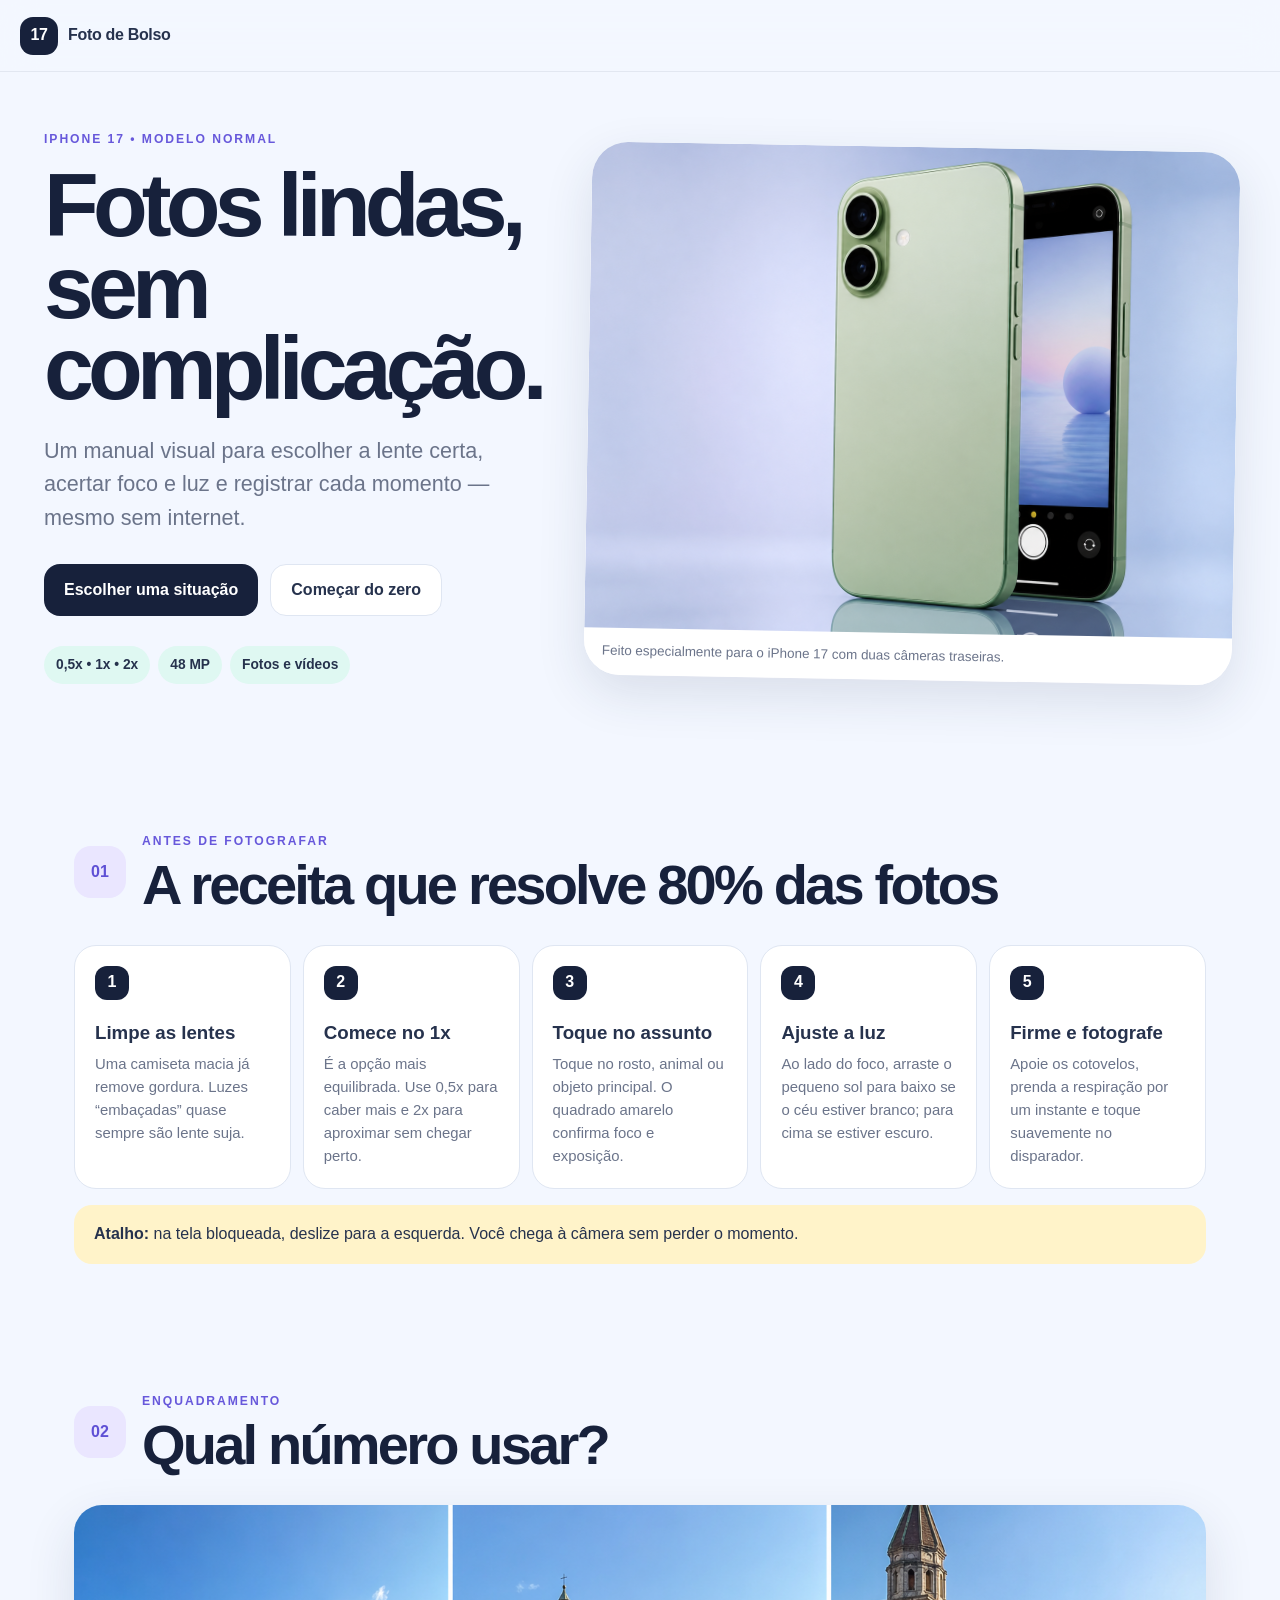
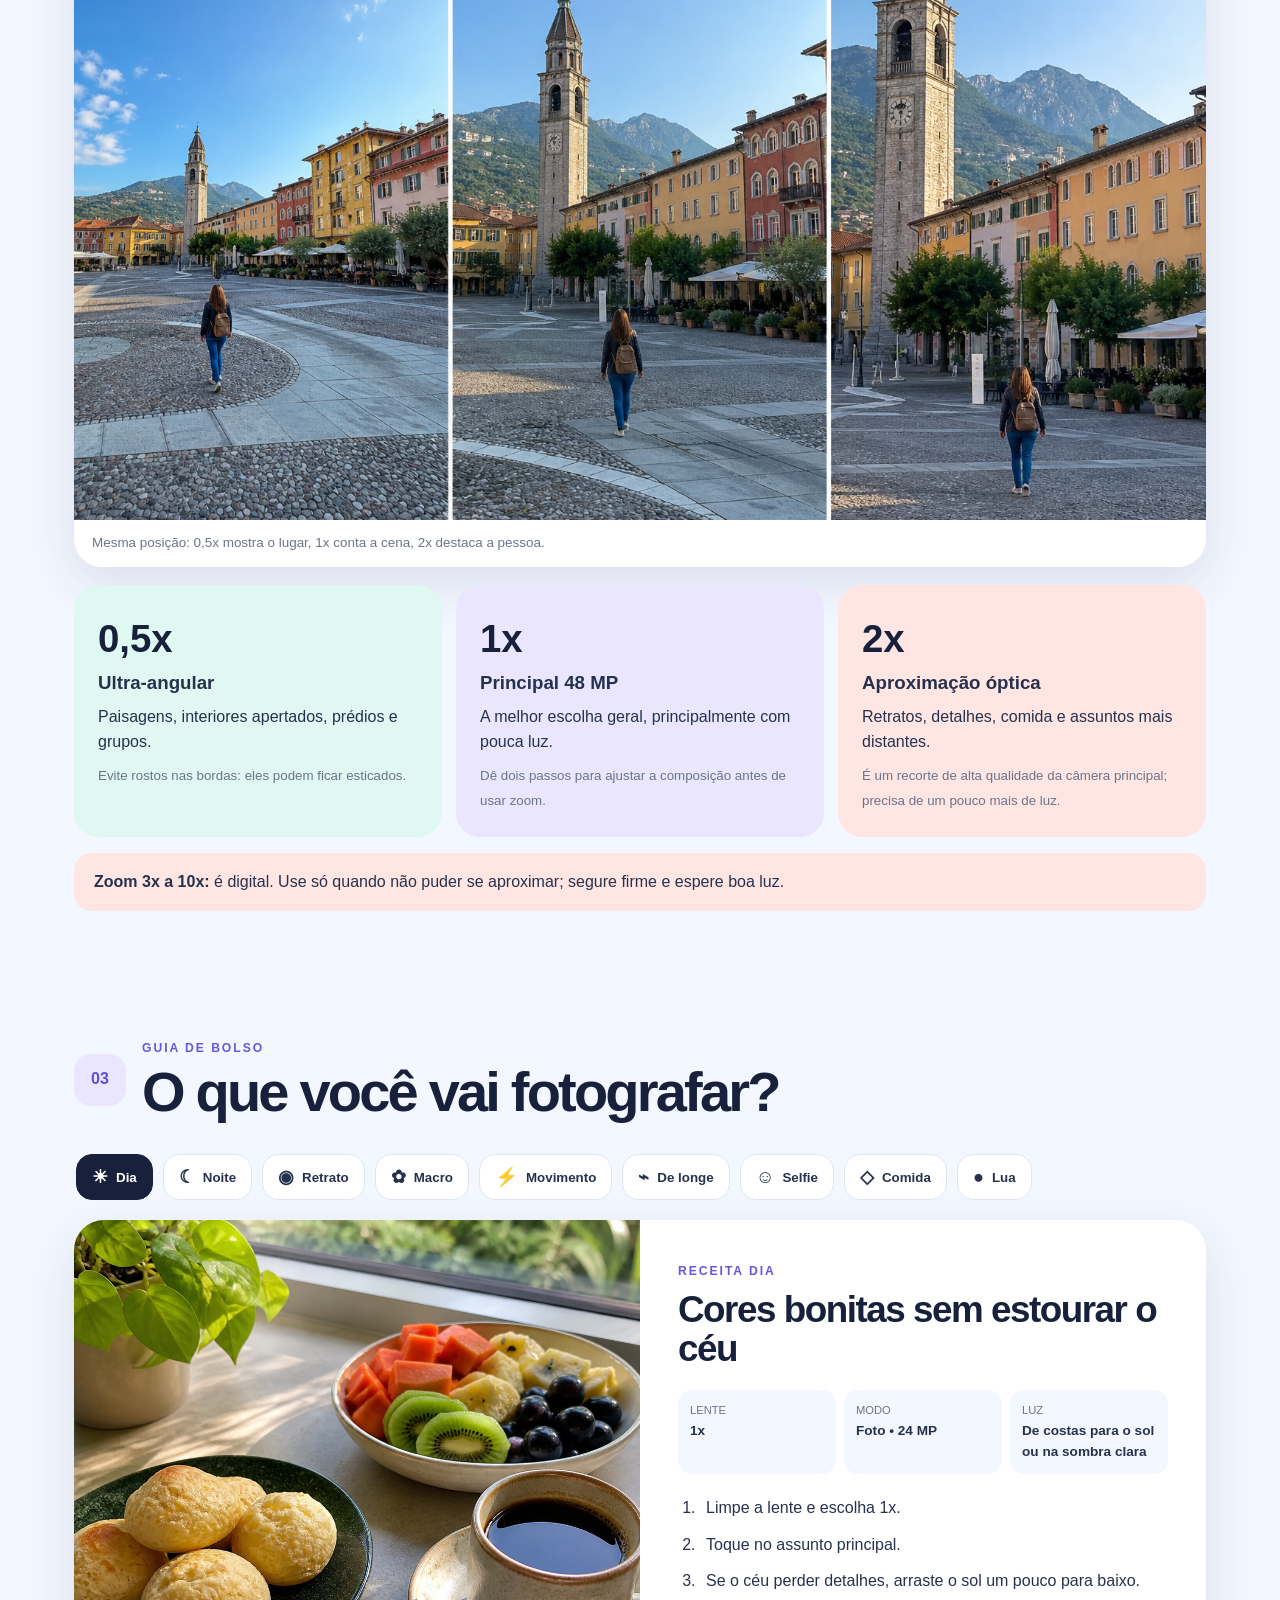
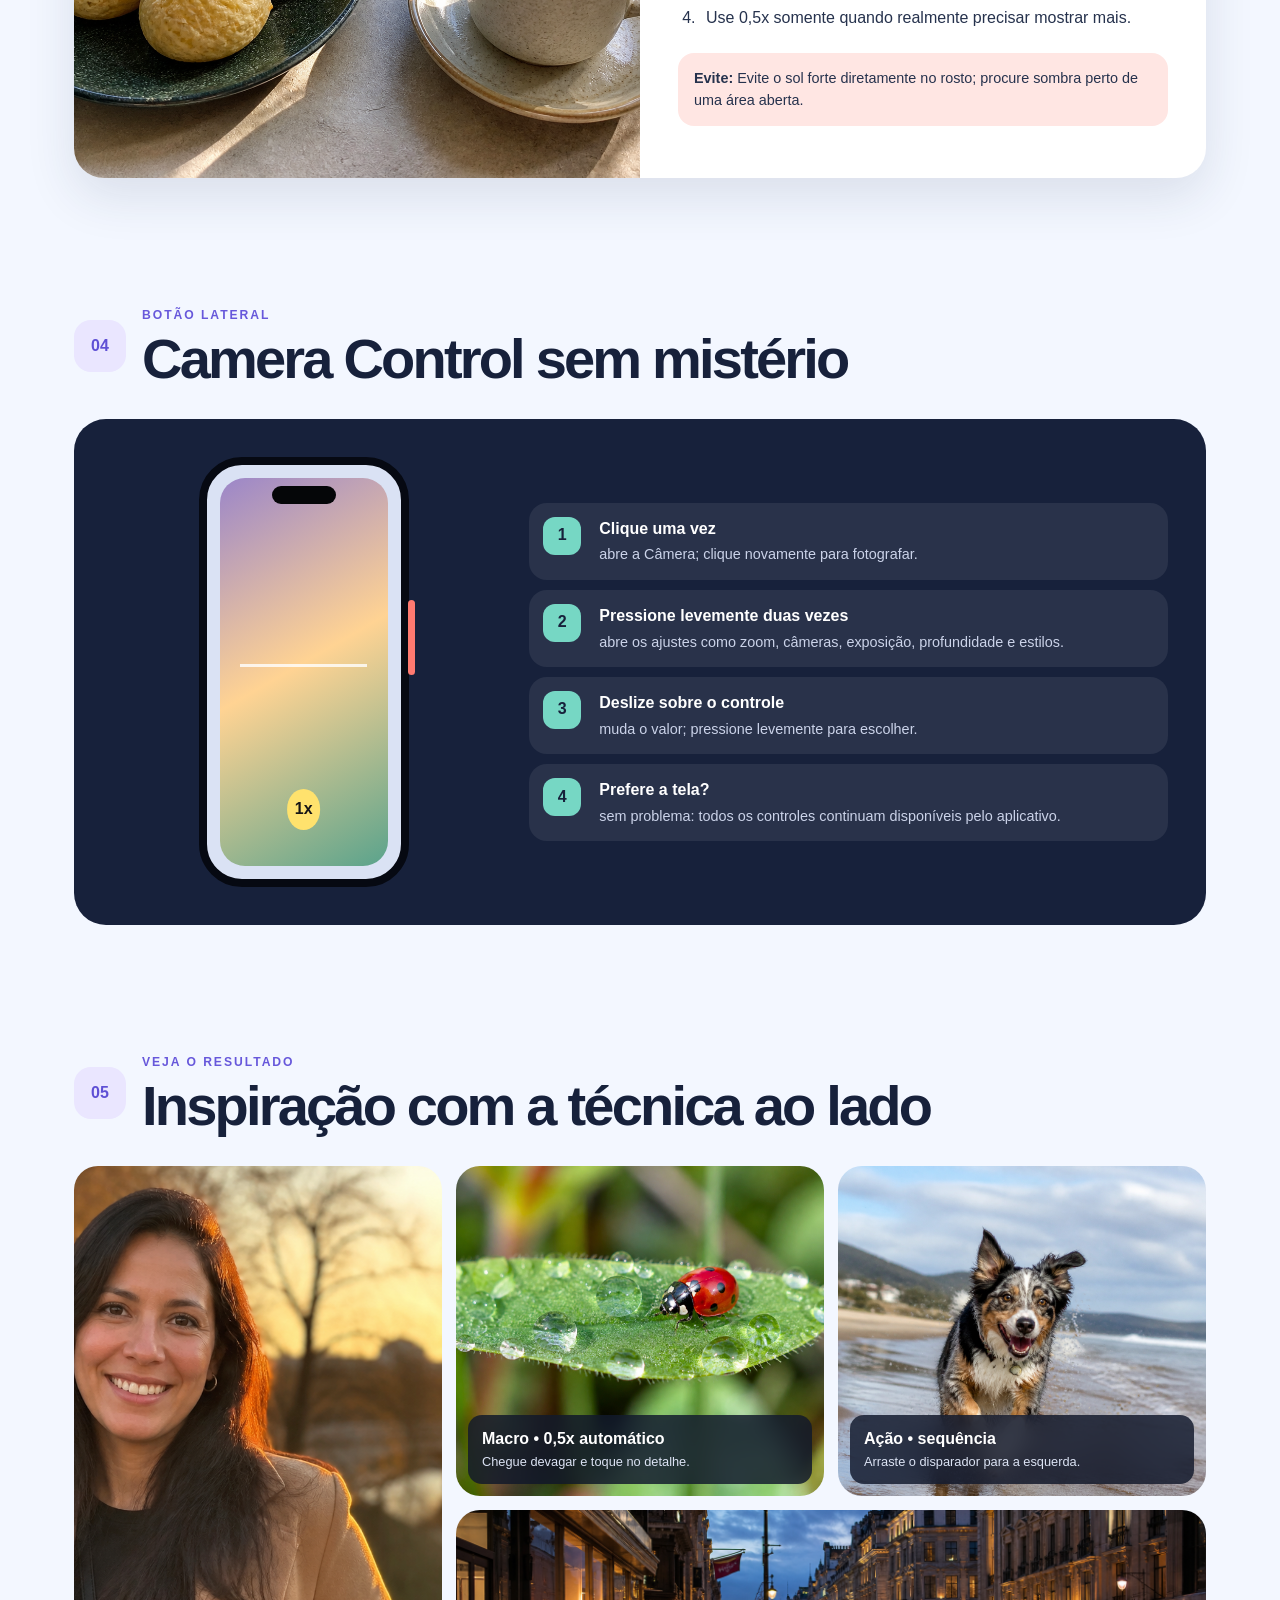
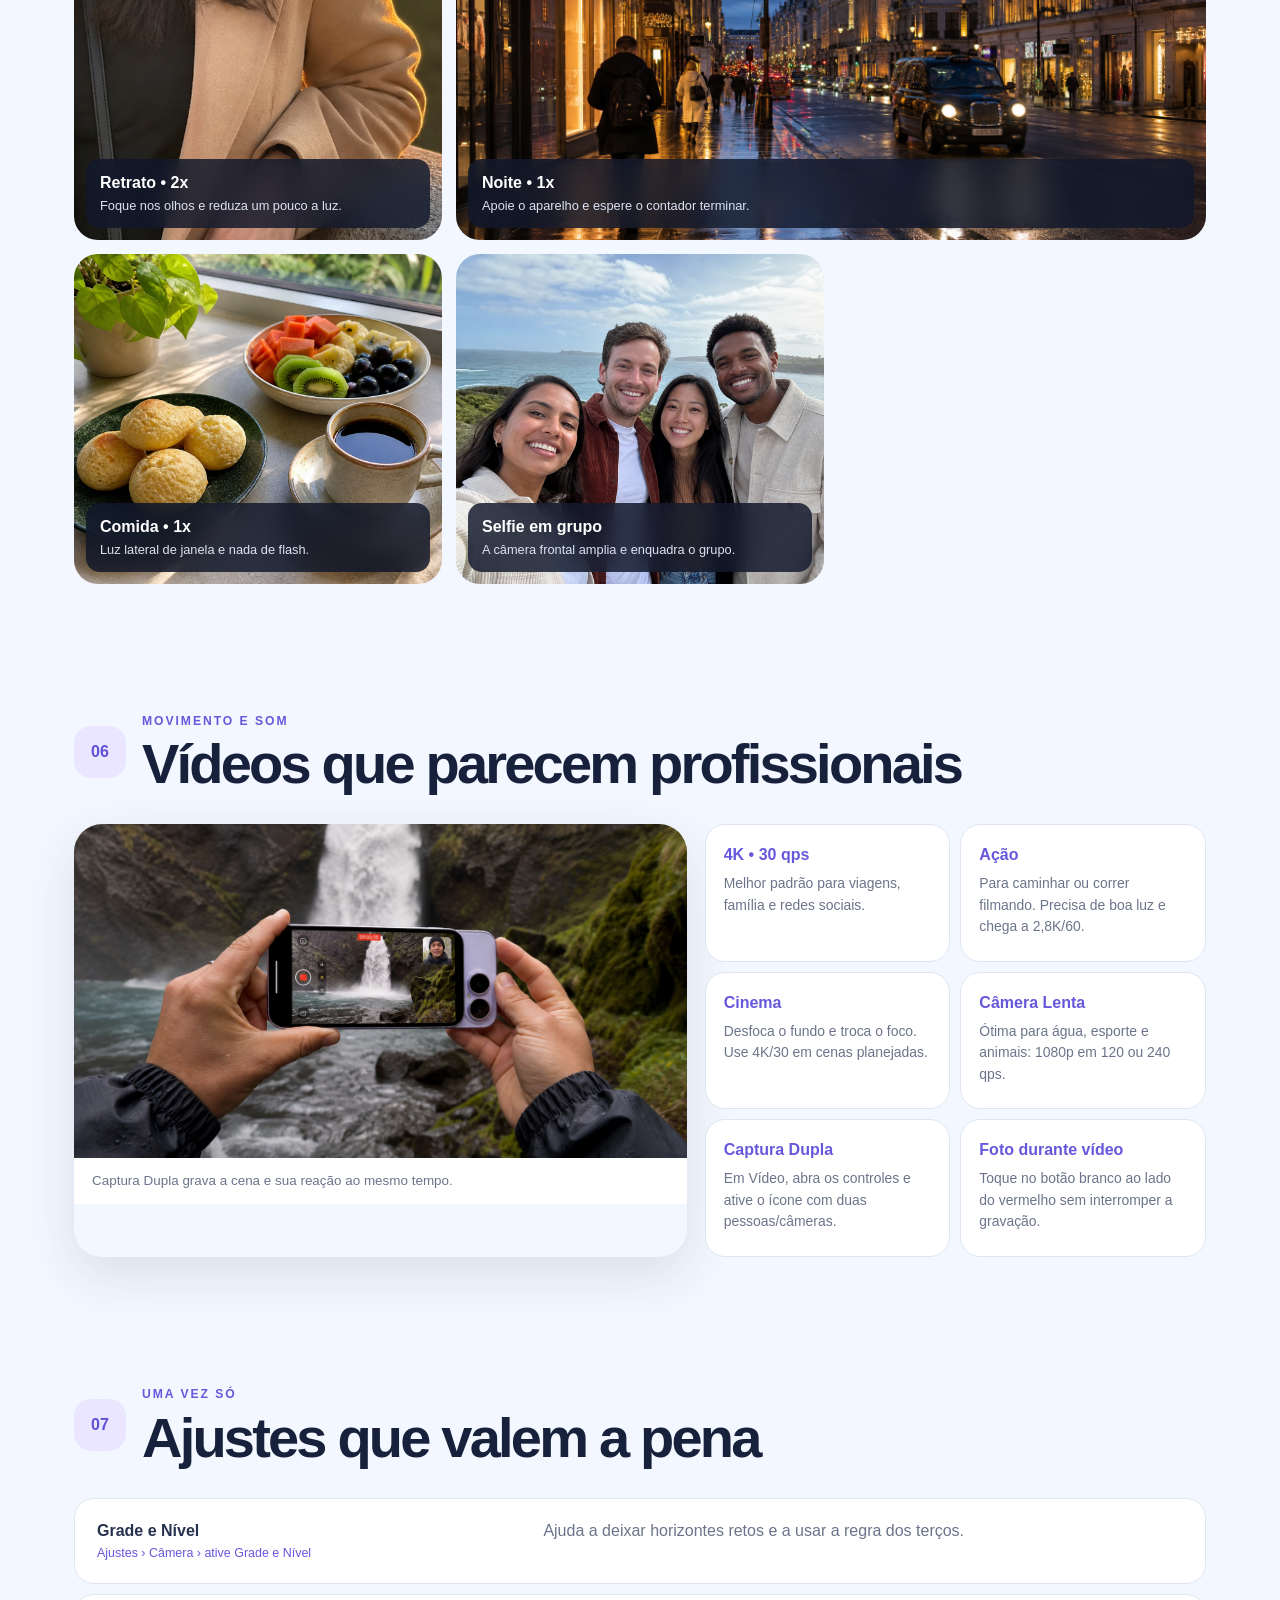
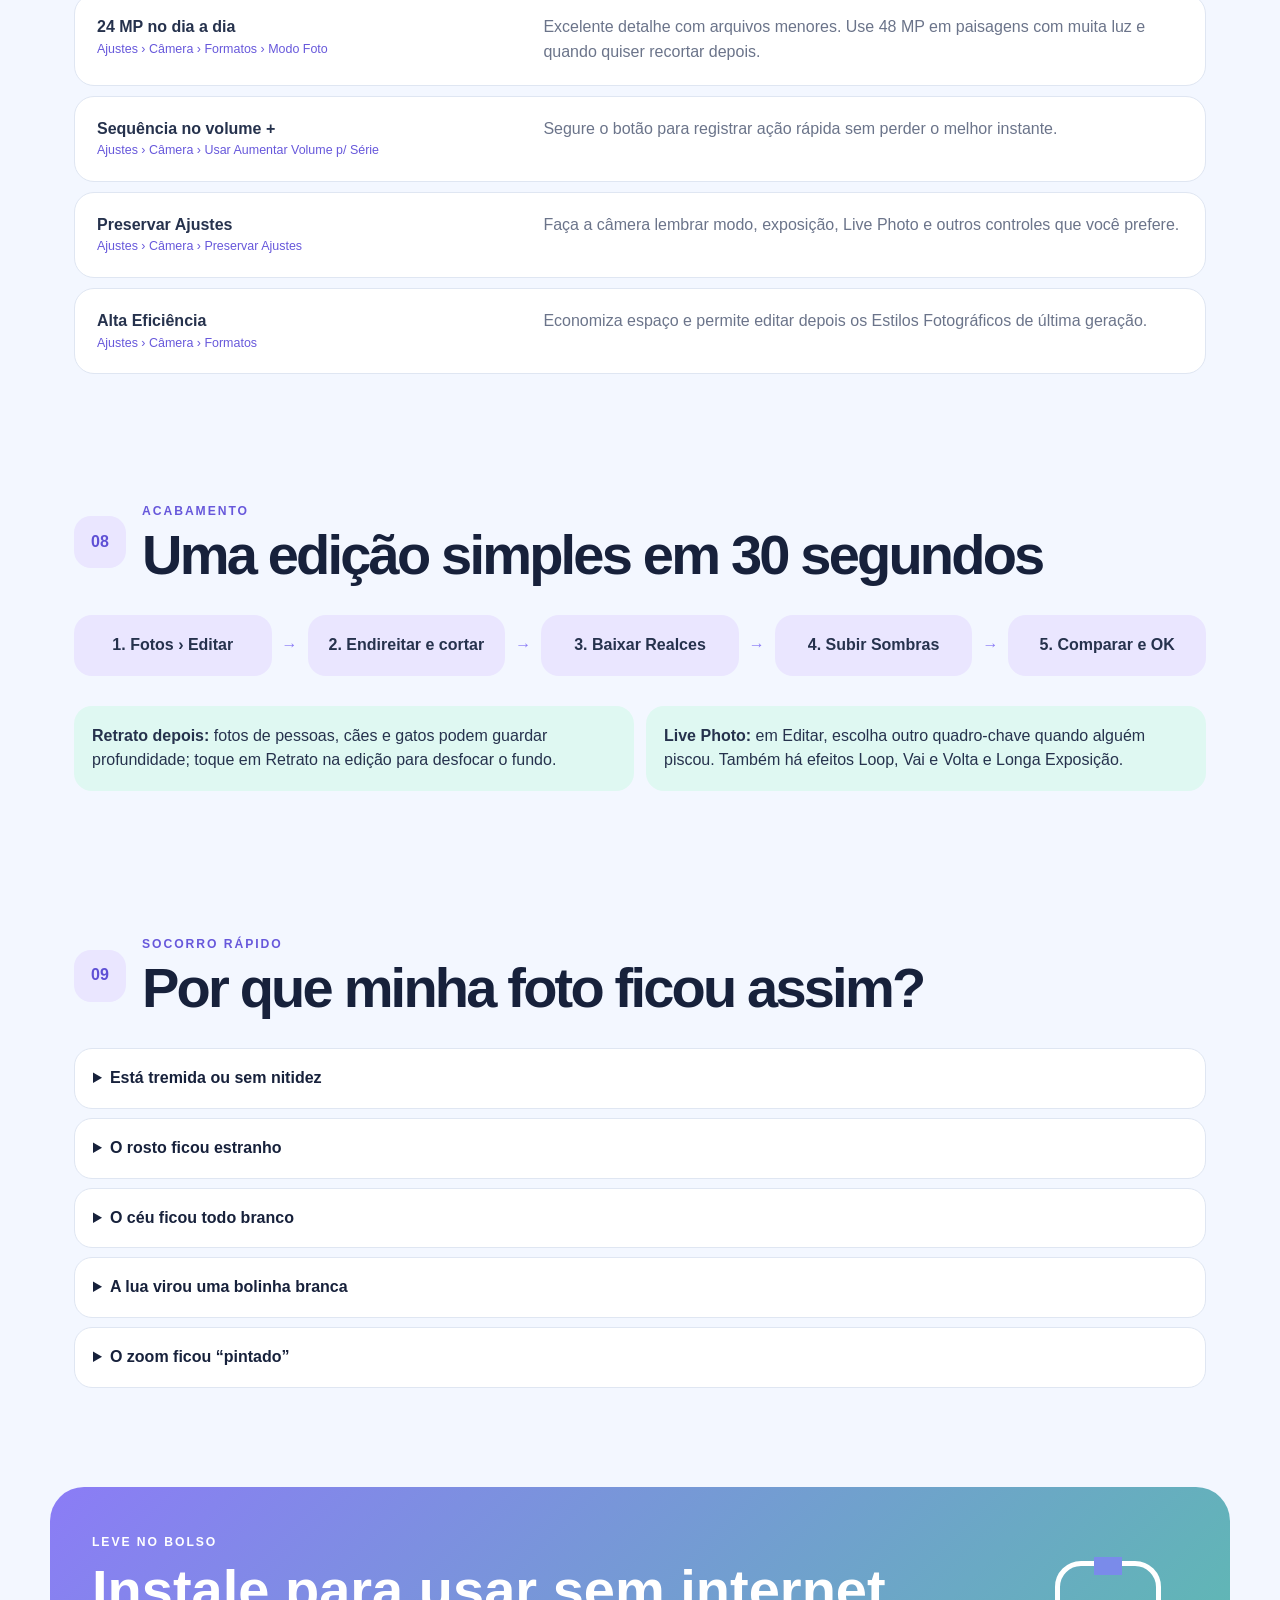
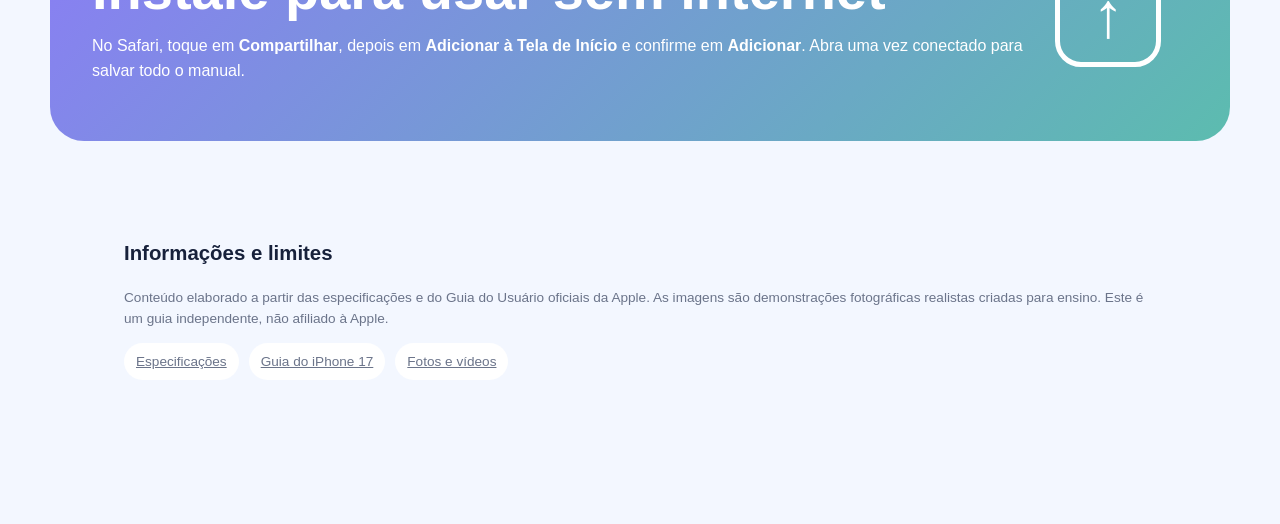
==== index.html @ c421b7e8 "Cria manual visual e offline de fotografia com iPhone 17" ====
<!doctype html>
<html lang="pt-BR">
  <head>
    <meta charset="UTF-8" />
    <meta name="viewport" content="width=device-width, initial-scale=1, viewport-fit=cover" />
    <meta name="theme-color" content="#17213b" />
    <meta name="apple-mobile-web-app-capable" content="yes" />
    <meta name="apple-mobile-web-app-status-bar-style" content="black-translucent" />
    <meta name="apple-mobile-web-app-title" content="Foto 17" />
    <meta name="description" content="Manual prático e offline para fotografar com o iPhone 17 normal." />
    <link rel="manifest" href="./manifest.webmanifest" />
    <link rel="apple-touch-icon" href="./icons/apple-touch-icon.png" />
    <link rel="icon" href="./icons/icon-192.png" />
    <link rel="stylesheet" href="./styles.css" />
    <title>Foto 17 — manual prático</title>
  </head>
  <body>
    <header class="topbar">
      <a class="brand" href="#inicio" aria-label="Início"><span class="brand-mark">17</span><span>Foto de Bolso</span></a>
      <button class="install-button" id="installButton" hidden>Instalar</button>
    </header>

    <main>
      <section class="hero" id="inicio">
        <div class="hero-copy">
          <span class="eyebrow">iPhone 17 • modelo normal</span>
          <h1>Fotos lindas, sem complicação.</h1>
          <p>Um manual visual para escolher a lente certa, acertar foco e luz e registrar cada momento — mesmo sem internet.</p>
          <div class="hero-actions">
            <a class="button primary" href="#receitas">Escolher uma situação</a>
            <a class="button secondary" href="#primeiros">Começar do zero</a>
          </div>
          <ul class="hero-chips" aria-label="Destaques"><li>0,5x • 1x • 2x</li><li>48 MP</li><li>Fotos e vídeos</li></ul>
        </div>
        <figure class="hero-visual"><img src="./images/hero-iphone17.png" alt="iPhone 17 normal em um estúdio fotográfico" /><figcaption>Feito especialmente para o iPhone 17 com duas câmeras traseiras.</figcaption></figure>
      </section>

      <section class="section quick-start" id="primeiros">
        <div class="section-title"><span class="step-number">01</span><div><span class="eyebrow">Antes de fotografar</span><h2>A receita que resolve 80% das fotos</h2></div></div>
        <div class="steps-grid">
          <article class="step-card"><span>1</span><h3>Limpe as lentes</h3><p>Uma camiseta macia já remove gordura. Luzes “embaçadas” quase sempre são lente suja.</p></article>
          <article class="step-card"><span>2</span><h3>Comece no 1x</h3><p>É a opção mais equilibrada. Use 0,5x para caber mais e 2x para aproximar sem chegar perto.</p></article>
          <article class="step-card"><span>3</span><h3>Toque no assunto</h3><p>Toque no rosto, animal ou objeto principal. O quadrado amarelo confirma foco e exposição.</p></article>
          <article class="step-card"><span>4</span><h3>Ajuste a luz</h3><p>Ao lado do foco, arraste o pequeno sol para baixo se o céu estiver branco; para cima se estiver escuro.</p></article>
          <article class="step-card"><span>5</span><h3>Firme e fotografe</h3><p>Apoie os cotovelos, prenda a respiração por um instante e toque suavemente no disparador.</p></article>
        </div>
        <aside class="gold-tip"><strong>Atalho:</strong> na tela bloqueada, deslize para a esquerda. Você chega à câmera sem perder o momento.</aside>
      </section>

      <section class="section lenses" id="lentes">
        <div class="section-title"><span class="step-number">02</span><div><span class="eyebrow">Enquadramento</span><h2>Qual número usar?</h2></div></div>
        <figure class="wide-photo"><img src="./images/lentes-05-1-2.png" alt="A mesma praça fotografada em 0,5x, 1x e 2x" /><figcaption>Mesma posição: 0,5x mostra o lugar, 1x conta a cena, 2x destaca a pessoa.</figcaption></figure>
        <div class="lens-grid">
          <article class="lens-card mint"><b>0,5x</b><h3>Ultra-angular</h3><p>Paisagens, interiores apertados, prédios e grupos.</p><small>Evite rostos nas bordas: eles podem ficar esticados.</small></article>
          <article class="lens-card lavender"><b>1x</b><h3>Principal 48 MP</h3><p>A melhor escolha geral, principalmente com pouca luz.</p><small>Dê dois passos para ajustar a composição antes de usar zoom.</small></article>
          <article class="lens-card coral"><b>2x</b><h3>Aproximação óptica</h3><p>Retratos, detalhes, comida e assuntos mais distantes.</p><small>É um recorte de alta qualidade da câmera principal; precisa de um pouco mais de luz.</small></article>
        </div>
        <div class="warning"><strong>Zoom 3x a 10x:</strong> é digital. Use só quando não puder se aproximar; segure firme e espere boa luz.</div>
      </section>

      <section class="section recipes" id="receitas">
        <div class="section-title"><span class="step-number">03</span><div><span class="eyebrow">Guia de bolso</span><h2>O que você vai fotografar?</h2></div></div>
        <div class="recipe-tabs" role="tablist" aria-label="Situações de fotografia"></div>
        <article class="recipe-panel" id="recipePanel" aria-live="polite"></article>
      </section>

      <section class="section camera-control" id="controle">
        <div class="section-title"><span class="step-number">04</span><div><span class="eyebrow">Botão lateral</span><h2>Camera Control sem mistério</h2></div></div>
        <div class="control-layout">
          <div class="phone-control" aria-hidden="true"><div class="phone-screen"><span>1x</span><i></i></div><div class="control-key"></div></div>
          <ol class="control-steps">
            <li><b>Clique uma vez</b><span>abre a Câmera; clique novamente para fotografar.</span></li>
            <li><b>Pressione levemente duas vezes</b><span>abre os ajustes como zoom, câmeras, exposição, profundidade e estilos.</span></li>
            <li><b>Deslize sobre o controle</b><span>muda o valor; pressione levemente para escolher.</span></li>
            <li><b>Prefere a tela?</b><span>sem problema: todos os controles continuam disponíveis pelo aplicativo.</span></li>
          </ol>
        </div>
      </section>

      <section class="section gallery" id="galeria">
        <div class="section-title"><span class="step-number">05</span><div><span class="eyebrow">Veja o resultado</span><h2>Inspiração com a técnica ao lado</h2></div></div>
        <div class="photo-grid">
          <figure class="photo-card large"><img src="./images/retrato.png" alt="Retrato ao pôr do sol" loading="lazy" /><figcaption><b>Retrato • 2x</b><span>Foque nos olhos e reduza um pouco a luz.</span></figcaption></figure>
          <figure class="photo-card"><img src="./images/macro.png" alt="Joaninha em uma folha com gotas" loading="lazy" /><figcaption><b>Macro • 0,5x automático</b><span>Chegue devagar e toque no detalhe.</span></figcaption></figure>
          <figure class="photo-card"><img src="./images/movimento.png" alt="Cachorro correndo na praia" loading="lazy" /><figcaption><b>Ação • sequência</b><span>Arraste o disparador para a esquerda.</span></figcaption></figure>
          <figure class="photo-card wide"><img src="./images/noite-cidade.png" alt="Rua iluminada à noite após a chuva" loading="lazy" /><figcaption><b>Noite • 1x</b><span>Apoie o aparelho e espere o contador terminar.</span></figcaption></figure>
          <figure class="photo-card"><img src="./images/comida.png" alt="Café da manhã próximo à janela" loading="lazy" /><figcaption><b>Comida • 1x</b><span>Luz lateral de janela e nada de flash.</span></figcaption></figure>
          <figure class="photo-card"><img src="./images/selfie.png" alt="Selfie de quatro amigos no litoral" loading="lazy" /><figcaption><b>Selfie em grupo</b><span>A câmera frontal amplia e enquadra o grupo.</span></figcaption></figure>
        </div>
      </section>

      <section class="section video" id="video">
        <div class="section-title"><span class="step-number">06</span><div><span class="eyebrow">Movimento e som</span><h2>Vídeos que parecem profissionais</h2></div></div>
        <div class="video-layout">
          <figure class="wide-photo"><img src="./images/video-dual.png" alt="Pessoa filmando uma cachoeira com captura dupla" loading="lazy" /><figcaption>Captura Dupla grava a cena e sua reação ao mesmo tempo.</figcaption></figure>
          <div class="video-cards">
            <article><b>4K • 30 qps</b><p>Melhor padrão para viagens, família e redes sociais.</p></article>
            <article><b>Ação</b><p>Para caminhar ou correr filmando. Precisa de boa luz e chega a 2,8K/60.</p></article>
            <article><b>Cinema</b><p>Desfoca o fundo e troca o foco. Use 4K/30 em cenas planejadas.</p></article>
            <article><b>Câmera Lenta</b><p>Ótima para água, esporte e animais: 1080p em 120 ou 240 qps.</p></article>
            <article><b>Captura Dupla</b><p>Em Vídeo, abra os controles e ative o ícone com duas pessoas/câmeras.</p></article>
            <article><b>Foto durante vídeo</b><p>Toque no botão branco ao lado do vermelho sem interromper a gravação.</p></article>
          </div>
        </div>
      </section>

      <section class="section settings" id="ajustes">
        <div class="section-title"><span class="step-number">07</span><div><span class="eyebrow">Uma vez só</span><h2>Ajustes que valem a pena</h2></div></div>
        <div class="settings-list">
          <article><div><b>Grade e Nível</b><span>Ajustes › Câmera › ative Grade e Nível</span></div><p>Ajuda a deixar horizontes retos e a usar a regra dos terços.</p></article>
          <article><div><b>24 MP no dia a dia</b><span>Ajustes › Câmera › Formatos › Modo Foto</span></div><p>Excelente detalhe com arquivos menores. Use 48 MP em paisagens com muita luz e quando quiser recortar depois.</p></article>
          <article><div><b>Sequência no volume +</b><span>Ajustes › Câmera › Usar Aumentar Volume p/ Série</span></div><p>Segure o botão para registrar ação rápida sem perder o melhor instante.</p></article>
          <article><div><b>Preservar Ajustes</b><span>Ajustes › Câmera › Preservar Ajustes</span></div><p>Faça a câmera lembrar modo, exposição, Live Photo e outros controles que você prefere.</p></article>
          <article><div><b>Alta Eficiência</b><span>Ajustes › Câmera › Formatos</span></div><p>Economiza espaço e permite editar depois os Estilos Fotográficos de última geração.</p></article>
        </div>
      </section>

      <section class="section edit" id="editar">
        <div class="section-title"><span class="step-number">08</span><div><span class="eyebrow">Acabamento</span><h2>Uma edição simples em 30 segundos</h2></div></div>
        <div class="edit-flow"><span>1. Fotos › Editar</span><i>→</i><span>2. Endireitar e cortar</span><i>→</i><span>3. Baixar Realces</span><i>→</i><span>4. Subir Sombras</span><i>→</i><span>5. Comparar e OK</span></div>
        <div class="two-tips"><p><b>Retrato depois:</b> fotos de pessoas, cães e gatos podem guardar profundidade; toque em Retrato na edição para desfocar o fundo.</p><p><b>Live Photo:</b> em Editar, escolha outro quadro-chave quando alguém piscou. Também há efeitos Loop, Vai e Volta e Longa Exposição.</p></div>
      </section>

      <section class="section rescue" id="socorro">
        <div class="section-title"><span class="step-number">09</span><div><span class="eyebrow">Socorro rápido</span><h2>Por que minha foto ficou assim?</h2></div></div>
        <details><summary>Está tremida ou sem nitidez</summary><p>Limpe a lente, volte ao 1x, toque no assunto e apoie o telefone. À noite, espere o contador terminar.</p></details>
        <details><summary>O rosto ficou estranho</summary><p>Saia do 0,5x, use 1x ou 2x e mantenha a pessoa longe das bordas. Não fotografe muito perto do rosto.</p></details>
        <details><summary>O céu ficou todo branco</summary><p>Toque no céu claro e arraste o sol para baixo. Se o rosto escurecer demais, procure uma sombra iluminada.</p></details>
        <details><summary>A lua virou uma bolinha branca</summary><p>Use 2x, apoie o iPhone, toque na lua e abaixe bastante o sol. A lente normal não entrega o mesmo detalhe de uma teleobjetiva longa; inclua prédios ou árvores na composição.</p></details>
        <details><summary>O zoom ficou “pintado”</summary><p>Você provavelmente passou do 2x. Aproxime-se fisicamente, fotografe em 2x com boa luz ou faça a imagem em 1x/48 MP e recorte depois.</p></details>
      </section>

      <section class="section install" id="offline">
        <div><span class="eyebrow">Leve no bolso</span><h2>Instale para usar sem internet</h2><p>No Safari, toque em <b>Compartilhar</b>, depois em <b>Adicionar à Tela de Início</b> e confirme em <b>Adicionar</b>. Abra uma vez conectado para salvar todo o manual.</p></div>
        <div class="share-icon" aria-hidden="true">↑<span></span></div>
      </section>

      <section class="sources" id="fontes"><h2>Informações e limites</h2><p>Conteúdo elaborado a partir das especificações e do Guia do Usuário oficiais da Apple. As imagens são demonstrações fotográficas realistas criadas para ensino. Este é um guia independente, não afiliado à Apple.</p><div class="source-links"><a href="https://www.apple.com/iphone-17/specs/" target="_blank" rel="noreferrer">Especificações</a><a href="https://support.apple.com/guide/iphone/iphone-17-iph15f87b8cf/ios" target="_blank" rel="noreferrer">Guia do iPhone 17</a><a href="https://support.apple.com/guide/iphone/take-great-photos-and-videos-iph9bbc8619e/ios" target="_blank" rel="noreferrer">Fotos e vídeos</a></div></section>
    </main>

    <nav class="dock" aria-label="Navegação principal"><a href="#inicio"><span>⌂</span>Início</a><a href="#lentes"><span>◎</span>Lentes</a><a href="#receitas"><span>✦</span>Receitas</a><a href="#socorro"><span>?</span>Socorro</a></nav>
    <script src="./app.js"></script>
  </body>
</html>
---- styles.css ----
:root{--navy:#17213b;--ink:#26324d;--ice:#f3f7ff;--white:#fff;--lav:#8b7cf6;--lav-soft:#eae6ff;--mint:#76d7c4;--mint-soft:#dff8f2;--coral:#ff7a70;--coral-soft:#ffe6e3;--gold:#ffd56a;--muted:#6b748a;--line:#dfe6f2;--shadow:0 18px 50px rgba(35,48,82,.12);--radius:28px}
*{box-sizing:border-box}html{scroll-behavior:smooth;scroll-padding-top:82px}body{margin:0;background:var(--ice);color:var(--ink);font-family:-apple-system,BlinkMacSystemFont,"SF Pro Display","Segoe UI",sans-serif;line-height:1.55}img{display:block;width:100%}a{color:inherit}.topbar{position:sticky;top:0;z-index:20;display:flex;align-items:center;justify-content:space-between;height:72px;padding:0 max(20px,env(safe-area-inset-left));background:rgba(243,247,255,.88);backdrop-filter:blur(18px);border-bottom:1px solid rgba(38,50,77,.08)}.brand{display:flex;align-items:center;gap:10px;text-decoration:none;font-weight:800;letter-spacing:-.02em}.brand-mark{display:grid;place-items:center;width:38px;height:38px;border-radius:13px;background:var(--navy);color:white}.install-button{border:0;border-radius:99px;padding:10px 16px;background:var(--lav);color:white;font-weight:800}.hero{max-width:1240px;margin:0 auto;padding:54px 24px 38px;display:grid;grid-template-columns:.86fr 1.14fr;gap:46px;align-items:center;min-height:74vh}.hero-copy h1{font-size:clamp(3.25rem,7vw,6.7rem);line-height:.91;letter-spacing:-.065em;margin:14px 0 24px;color:var(--navy)}.hero-copy>p{font-size:clamp(1.08rem,2vw,1.35rem);max-width:620px;color:var(--muted)}.eyebrow{text-transform:uppercase;font-size:.76rem;font-weight:900;letter-spacing:.16em;color:#6758db}.hero-actions{display:flex;flex-wrap:wrap;gap:12px;margin:30px 0}.button{display:inline-flex;min-height:52px;align-items:center;padding:0 20px;border-radius:16px;text-decoration:none;font-weight:850}.button.primary{background:var(--navy);color:white}.button.secondary{background:white;border:1px solid var(--line)}.hero-chips{display:flex;flex-wrap:wrap;gap:8px;padding:0;list-style:none}.hero-chips li{background:var(--mint-soft);padding:8px 12px;border-radius:99px;font-size:.86rem;font-weight:750}.hero-visual{margin:0;border-radius:36px;overflow:hidden;background:white;box-shadow:var(--shadow);transform:rotate(1deg)}.hero-visual img{aspect-ratio:4/3;object-fit:cover}.hero-visual figcaption,.wide-photo figcaption{padding:13px 18px;background:white;color:var(--muted);font-size:.84rem}.section{max-width:1180px;margin:56px auto;padding:34px 24px}.section-title{display:flex;align-items:center;gap:16px;margin-bottom:28px}.section-title h2{font-size:clamp(2rem,5vw,3.5rem);line-height:1;letter-spacing:-.05em;margin:4px 0;color:var(--navy)}.step-number{display:grid;place-items:center;flex:0 0 52px;height:52px;border-radius:17px;background:var(--lav-soft);font-weight:900;color:#5f50d5}.steps-grid{display:grid;grid-template-columns:repeat(5,1fr);gap:12px}.step-card{background:white;padding:20px;border-radius:22px;border:1px solid var(--line)}.step-card>span{display:grid;place-items:center;width:34px;height:34px;border-radius:12px;background:var(--navy);color:white;font-weight:900}.step-card h3{margin:18px 0 6px}.step-card p{margin:0;color:var(--muted);font-size:.93rem}.gold-tip,.warning{margin-top:16px;padding:17px 20px;border-radius:18px;background:#fff3c9}.wide-photo{margin:0;border-radius:28px;overflow:hidden;box-shadow:var(--shadow)}.wide-photo img{aspect-ratio:16/8.7;object-fit:cover}.lens-grid{display:grid;grid-template-columns:repeat(3,1fr);gap:14px;margin-top:18px}.lens-card{padding:24px;border-radius:24px}.lens-card.mint{background:var(--mint-soft)}.lens-card.lavender{background:var(--lav-soft)}.lens-card.coral{background:var(--coral-soft)}.lens-card>b{font-size:2.4rem;color:var(--navy)}.lens-card h3{margin:0}.lens-card p{margin:8px 0}.lens-card small{color:var(--muted)}.warning{background:var(--coral-soft)}.recipe-tabs{display:flex;gap:10px;overflow-x:auto;padding:2px 2px 12px;scrollbar-width:none}.recipe-tab{flex:0 0 auto;display:flex;align-items:center;gap:8px;border:1px solid var(--line);background:white;border-radius:16px;padding:11px 15px;font-weight:800;color:var(--ink)}.recipe-tab span{font-size:1.15rem}.recipe-tab.active{background:var(--navy);color:white;border-color:var(--navy)}.recipe-panel{display:grid;grid-template-columns:1fr 1fr;background:white;border-radius:30px;overflow:hidden;box-shadow:var(--shadow);margin-top:8px}.recipe-image img{height:100%;min-height:490px;object-fit:cover}.recipe-content{padding:38px}.recipe-content h3{font-size:2.3rem;line-height:1.05;letter-spacing:-.04em;color:var(--navy);margin:8px 0 22px}.recipe-meta{display:grid;grid-template-columns:repeat(3,1fr);gap:8px}.recipe-meta span{padding:12px;border-radius:14px;background:var(--ice)}.recipe-meta small,.recipe-meta b{display:block}.recipe-meta small{color:var(--muted);font-size:.7rem;text-transform:uppercase}.recipe-meta b{font-size:.85rem}.recipe-content ol{padding-left:22px}.recipe-content li{padding:6px}.avoid{padding:14px 16px;border-radius:16px;background:var(--coral-soft);font-size:.9rem}.control-layout{display:grid;grid-template-columns:.75fr 1.25fr;gap:34px;align-items:center;background:var(--navy);padding:38px;border-radius:32px;color:white}.phone-control{position:relative;width:210px;height:430px;margin:auto;border:8px solid #060912;border-radius:43px;background:#dae2f4;padding:13px}.phone-screen{position:relative;height:100%;border-radius:25px;background:linear-gradient(150deg,#9b86c9,#ffd393 48%,#5aa38c);overflow:hidden}.phone-screen:before{content:"";position:absolute;inset:48% 12% auto;height:3px;background:rgba(255,255,255,.8)}.phone-screen span{position:absolute;bottom:36px;left:50%;transform:translateX(-50%);background:#ffe26d;color:#151515;border-radius:50%;padding:8px;font-weight:900}.phone-screen i{position:absolute;top:8px;left:50%;width:64px;height:18px;transform:translateX(-50%);background:#050608;border-radius:20px}.control-key{position:absolute;right:-14px;top:135px;width:7px;height:75px;border-radius:6px;background:var(--coral)}.control-steps{display:grid;gap:10px;padding:0;list-style:none;counter-reset:item}.control-steps li{display:grid;grid-template-columns:44px 1fr;gap:2px 12px;padding:14px;border-radius:18px;background:rgba(255,255,255,.08)}.control-steps li:before{counter-increment:item;content:counter(item);grid-row:1/3;display:grid;place-items:center;width:38px;height:38px;border-radius:12px;background:var(--mint);color:var(--navy);font-weight:900}.control-steps span{color:#cbd3e9;font-size:.9rem}.photo-grid{display:grid;grid-template-columns:repeat(3,1fr);grid-auto-rows:330px;gap:14px}.photo-card{position:relative;margin:0;overflow:hidden;border-radius:24px;background:white}.photo-card.large{grid-row:span 2}.photo-card.wide{grid-column:span 2}.photo-card img{height:100%;object-fit:cover}.photo-card figcaption{position:absolute;left:12px;right:12px;bottom:12px;padding:12px 14px;border-radius:14px;background:rgba(16,24,43,.82);backdrop-filter:blur(12px);color:white}.photo-card figcaption b,.photo-card figcaption span{display:block}.photo-card figcaption span{font-size:.8rem;color:#dce3f4}.video-layout{display:grid;grid-template-columns:1.1fr .9fr;gap:18px}.video-cards{display:grid;grid-template-columns:1fr 1fr;gap:10px}.video-cards article{padding:18px;background:white;border:1px solid var(--line);border-radius:20px}.video-cards b{color:#6758db}.video-cards p{font-size:.87rem;color:var(--muted);margin:5px 0}.settings-list{display:grid;gap:10px}.settings-list article{display:grid;grid-template-columns:.8fr 1.2fr;gap:20px;padding:20px 22px;background:white;border-radius:20px;border:1px solid var(--line)}.settings-list b,.settings-list span{display:block}.settings-list span{font-size:.78rem;color:#6758db}.settings-list p{margin:0;color:var(--muted)}.edit-flow{display:flex;align-items:center;gap:10px;overflow-x:auto}.edit-flow span{flex:1 0 160px;text-align:center;padding:18px 12px;border-radius:18px;background:var(--lav-soft);font-weight:800}.edit-flow i{font-style:normal;color:var(--lav)}.two-tips{display:grid;grid-template-columns:1fr 1fr;gap:12px;margin-top:14px}.two-tips p{background:var(--mint-soft);padding:18px;border-radius:18px}.rescue details{background:white;border:1px solid var(--line);border-radius:18px;margin:9px 0;padding:0 18px}.rescue summary{cursor:pointer;padding:17px 0;font-weight:850;color:var(--navy)}.rescue details p{margin-top:0;color:var(--muted)}.install{display:grid;grid-template-columns:1fr 160px;align-items:center;background:linear-gradient(135deg,var(--lav),#5cbcaf);color:white;border-radius:34px;padding:42px}.install .eyebrow{color:#fff}.install h2{font-size:clamp(2rem,5vw,3.5rem);line-height:1;margin:8px 0}.share-icon{position:relative;display:grid;place-items:center;width:106px;height:106px;margin:auto;border:5px solid white;border-radius:26px;font-size:4rem;font-weight:300}.share-icon span{position:absolute;top:-9px;width:28px;height:18px;background:#7a8bea}.sources{max-width:1080px;margin:30px auto 120px;padding:24px;color:var(--muted);font-size:.85rem}.sources h2{color:var(--navy)}.source-links{display:flex;flex-wrap:wrap;gap:10px}.source-links a{padding:8px 12px;background:white;border-radius:99px}.dock{display:none}
@media(max-width:850px){body{padding-bottom:78px}.topbar{height:60px}.hero{grid-template-columns:1fr;padding-top:34px;gap:24px;min-height:auto}.hero-copy h1{font-size:3.7rem}.hero-visual{transform:none}.section{margin:30px auto;padding:26px 18px}.steps-grid{grid-template-columns:1fr 1fr}.step-card:last-child{grid-column:span 2}.lens-grid,.recipe-panel,.control-layout,.video-layout{grid-template-columns:1fr}.recipe-image img{min-height:280px;max-height:390px}.recipe-content{padding:24px}.recipe-meta{grid-template-columns:1fr}.control-layout{padding:28px 18px}.phone-control{transform:scale(.8);margin:-44px auto}.photo-grid{grid-template-columns:1fr 1fr;grid-auto-rows:290px}.photo-card.large{grid-row:auto;grid-column:span 2}.photo-card.wide{grid-column:span 2}.settings-list article{grid-template-columns:1fr;gap:8px}.install{grid-template-columns:1fr;padding:30px}.share-icon{margin-top:20px}.dock{position:fixed;z-index:30;bottom:0;left:0;right:0;display:grid;grid-template-columns:repeat(4,1fr);padding:8px max(8px,env(safe-area-inset-right)) calc(8px + env(safe-area-inset-bottom)) max(8px,env(safe-area-inset-left));background:rgba(23,33,59,.95);backdrop-filter:blur(16px)}.dock a{display:grid;justify-items:center;color:#bfc7dc;text-decoration:none;font-size:.68rem;font-weight:750}.dock a span{font-size:1.2rem}.dock a:active,.dock a.active{color:white}.two-tips{grid-template-columns:1fr}}
@media(max-width:520px){.hero-copy h1{font-size:3.15rem}.hero-actions .button{width:100%;justify-content:center}.steps-grid{grid-template-columns:1fr}.step-card:last-child{grid-column:auto}.section-title{align-items:flex-start}.step-number{flex-basis:44px;height:44px}.lens-grid{grid-template-columns:1fr}.recipe-content h3{font-size:1.85rem}.photo-grid{display:block}.photo-card{height:330px;margin-bottom:12px}.video-cards{grid-template-columns:1fr}.edit-flow i{display:none}.edit-flow{display:grid}.edit-flow span{min-width:0}.sources{margin-bottom:100px}}
@media(prefers-reduced-motion:reduce){html{scroll-behavior:auto}}
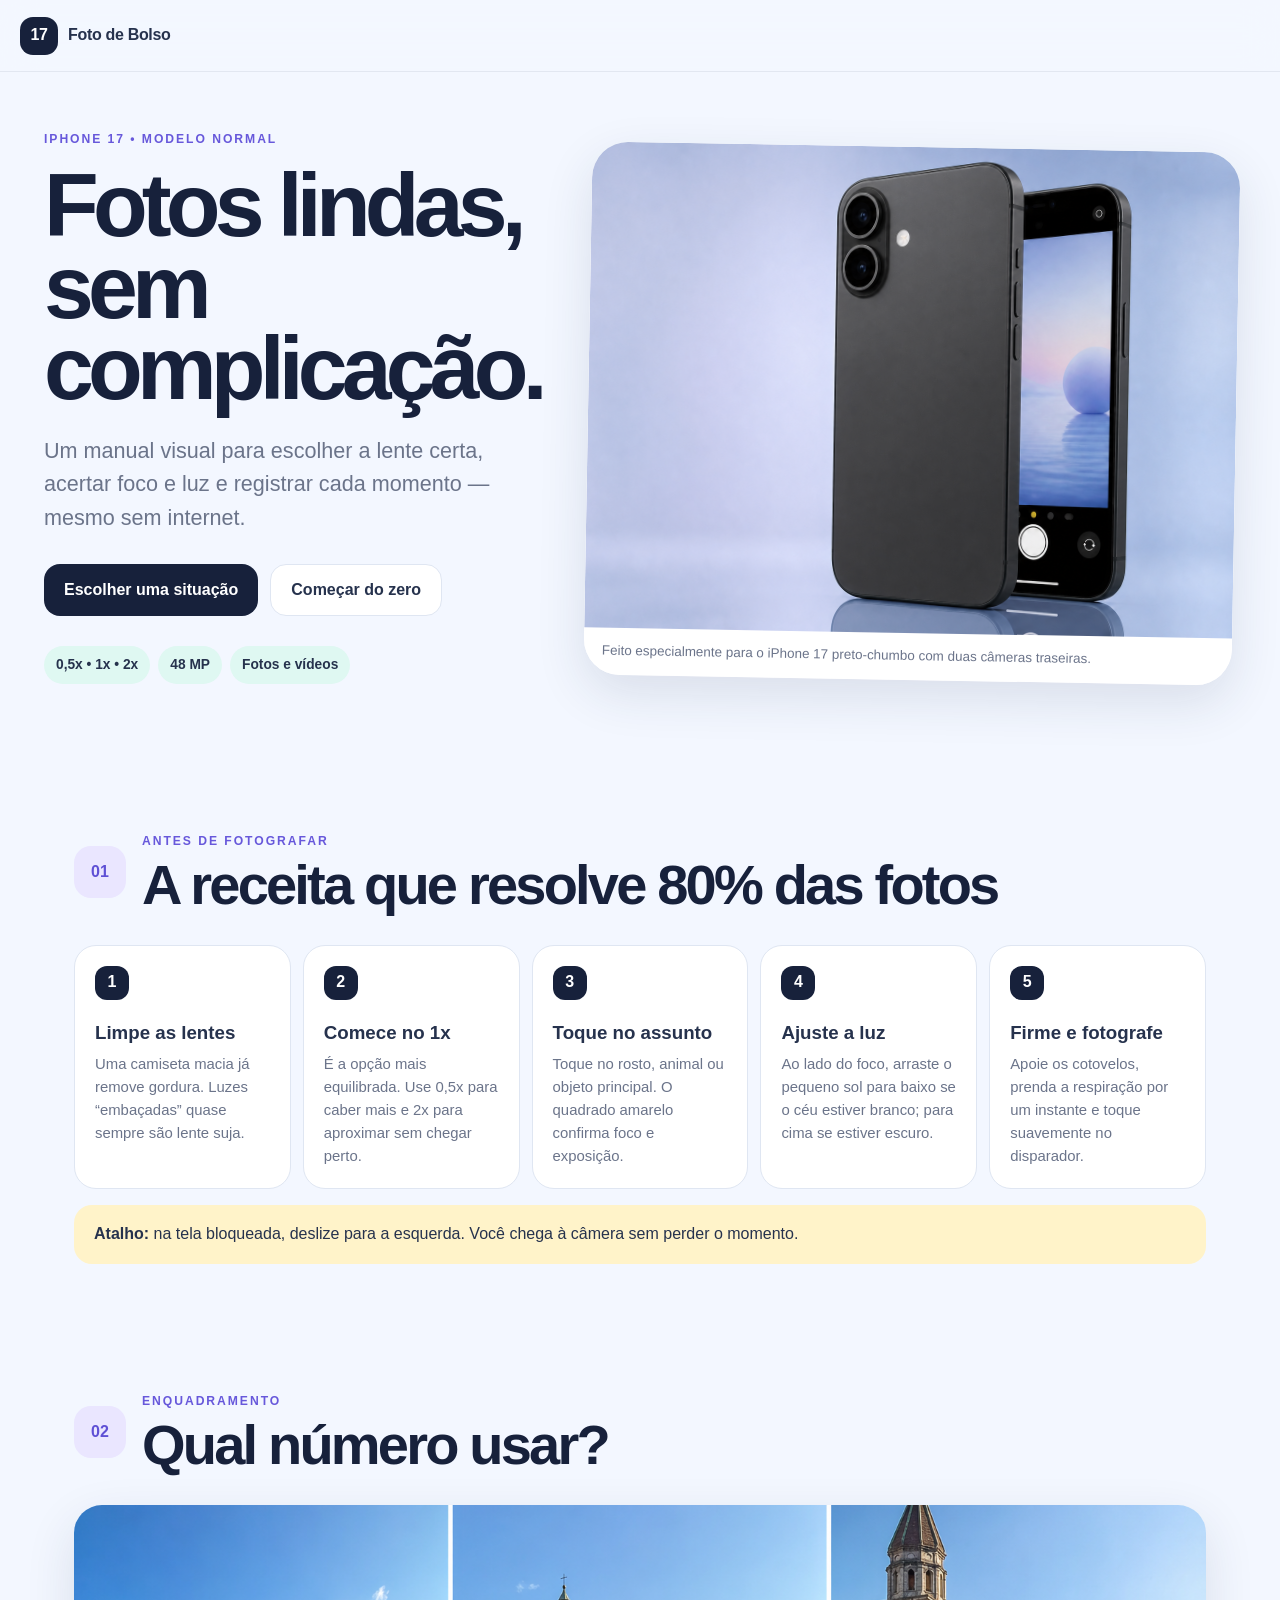
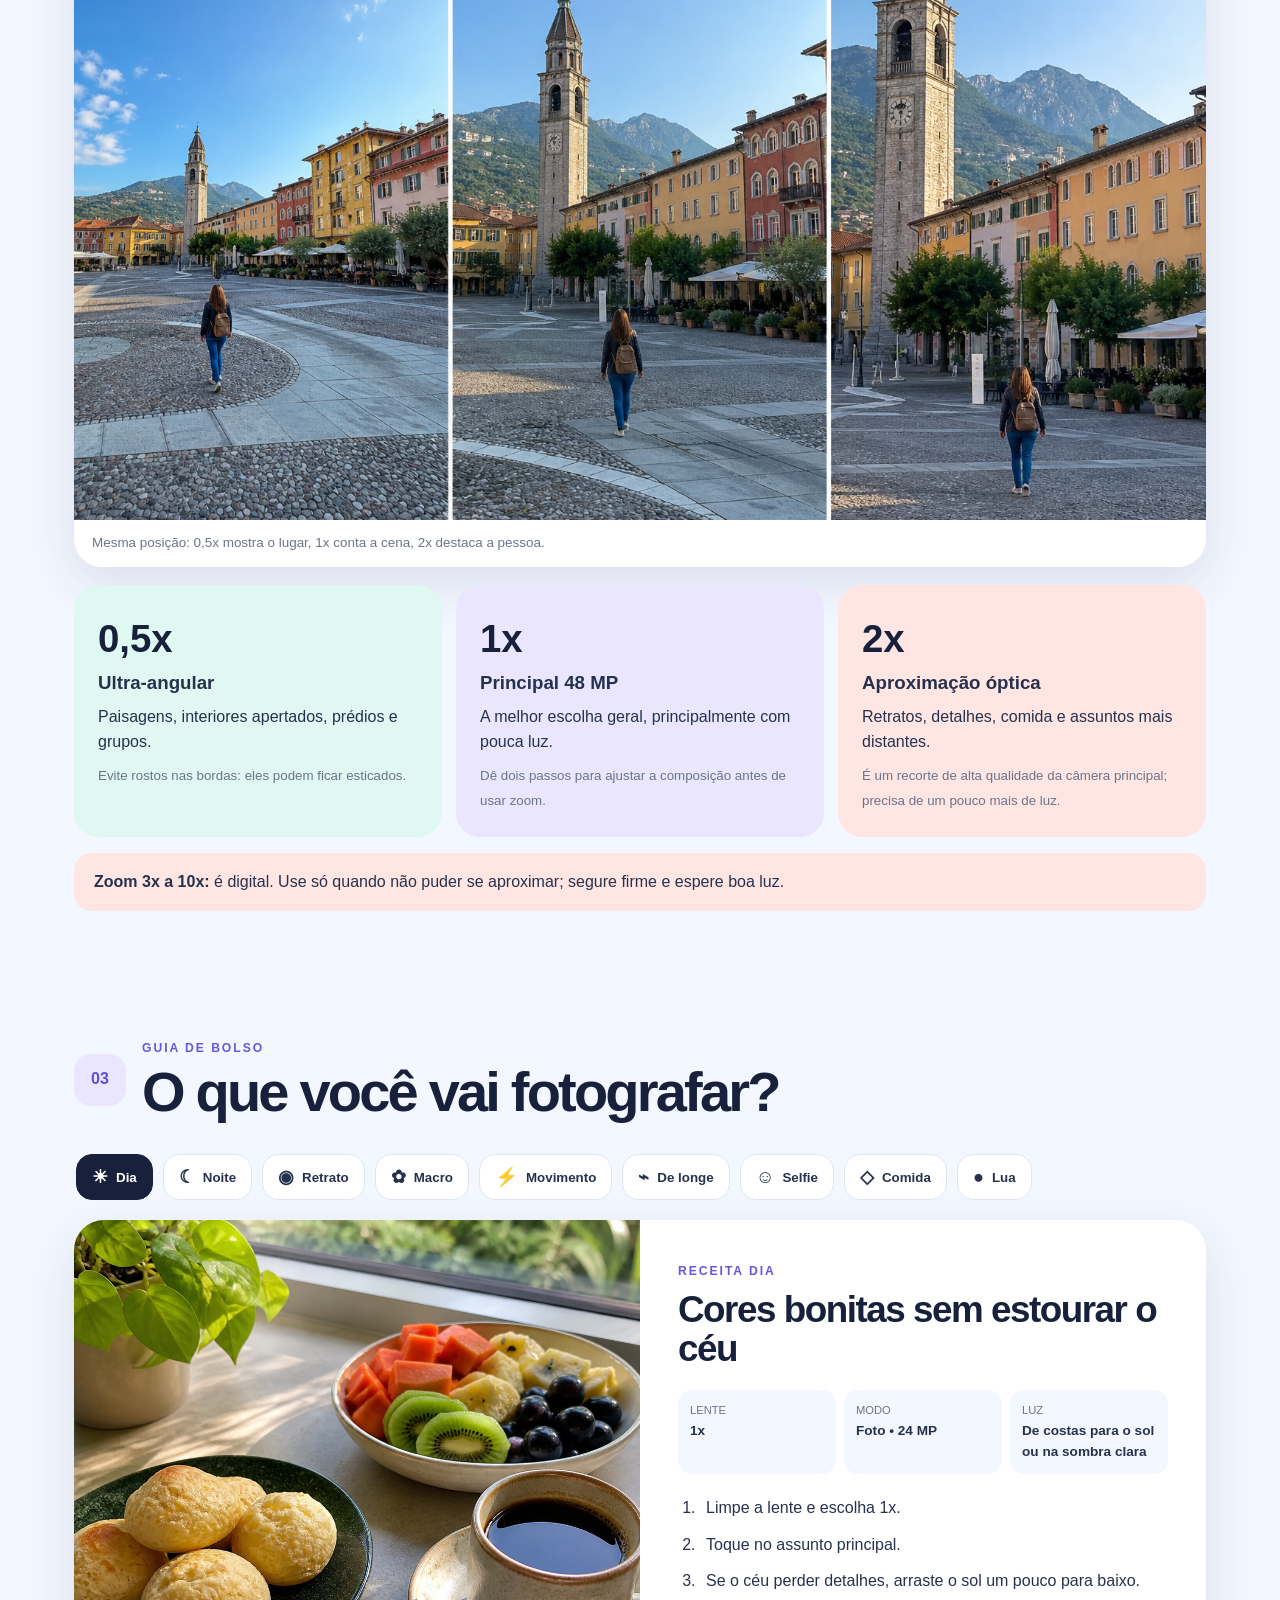
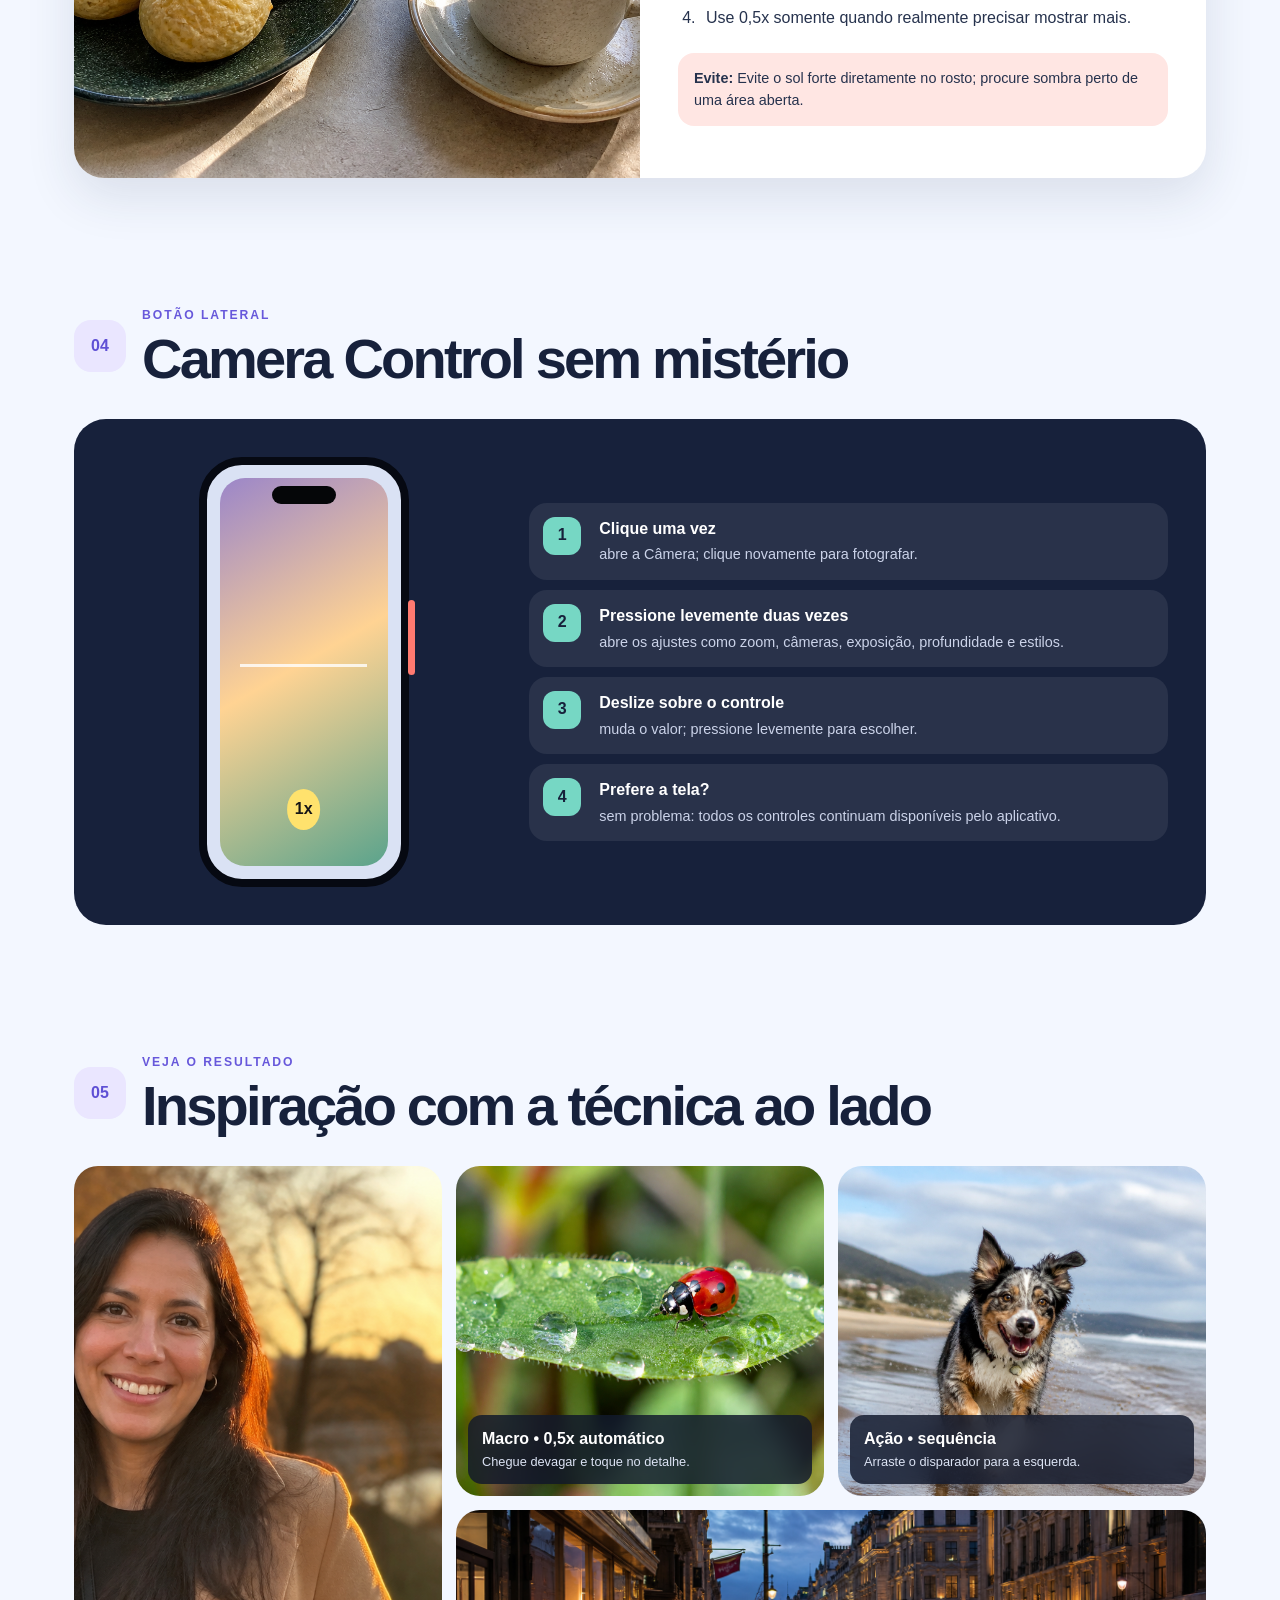
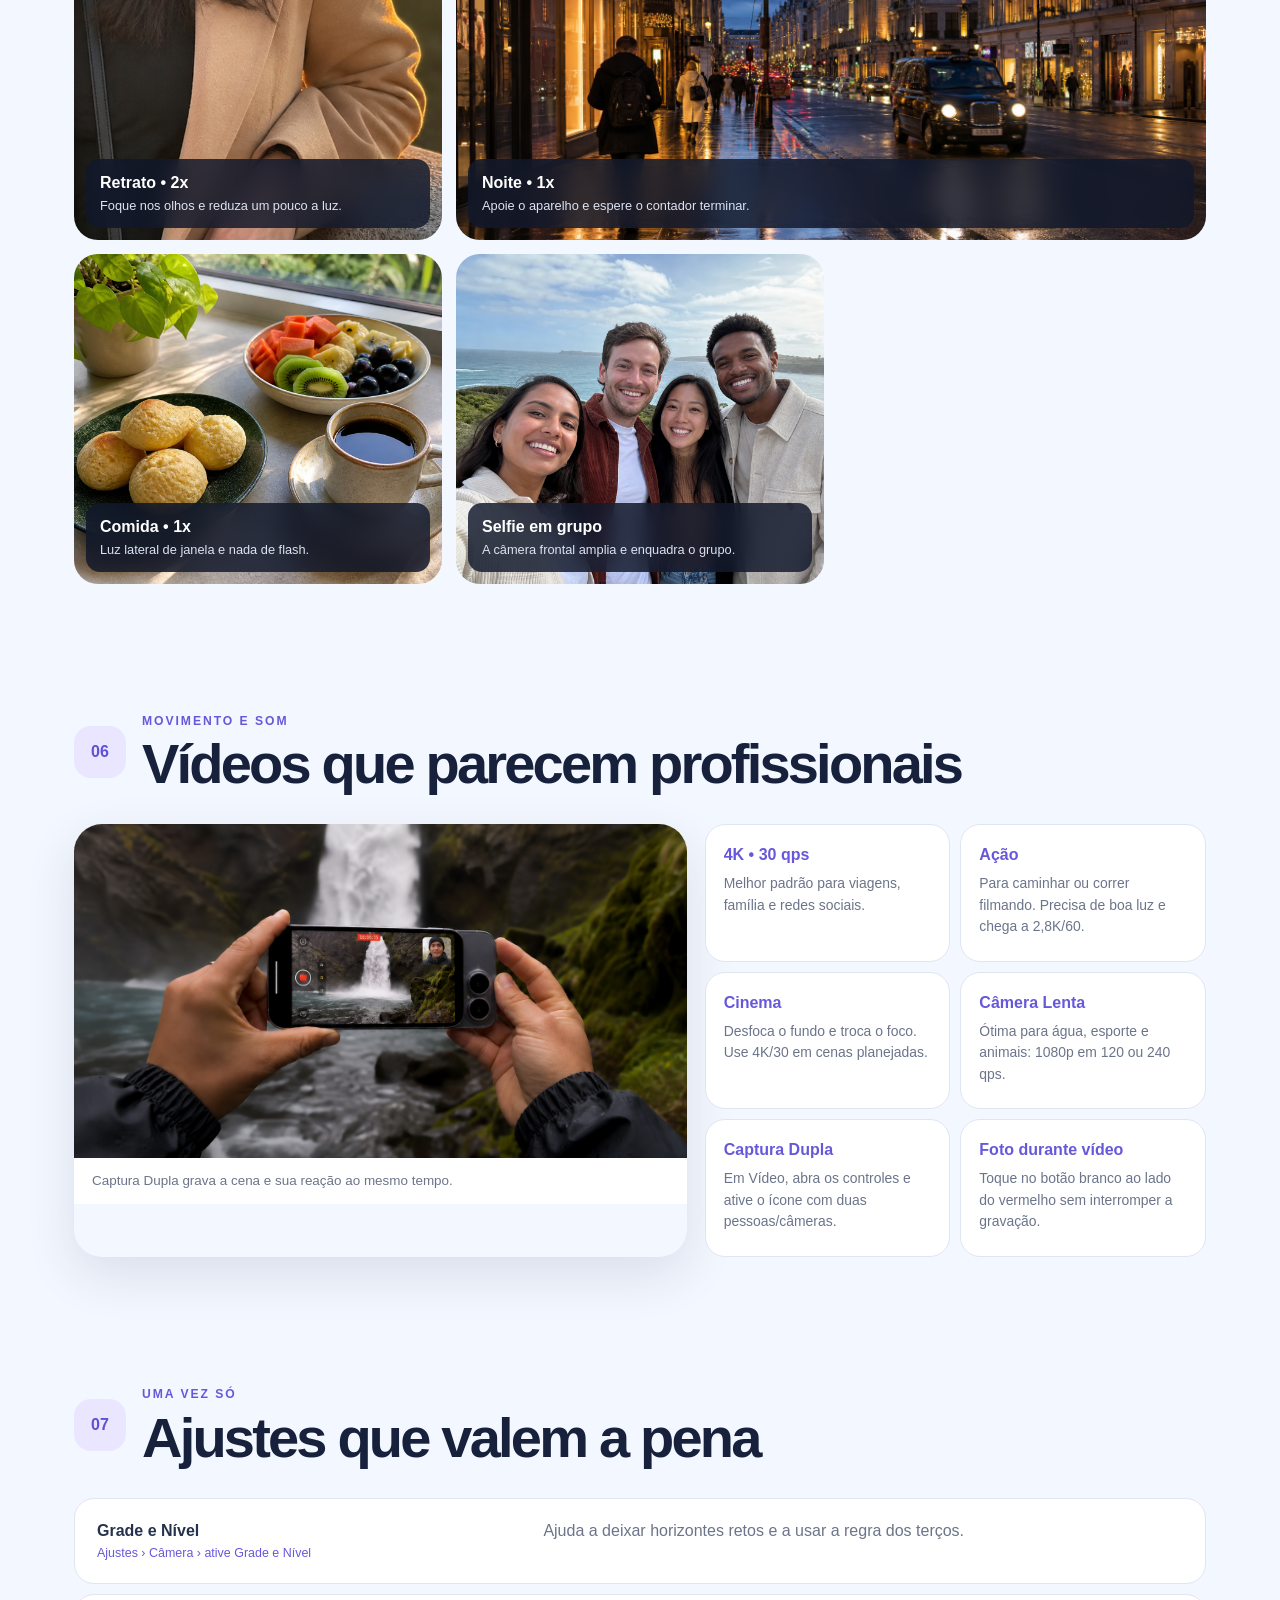
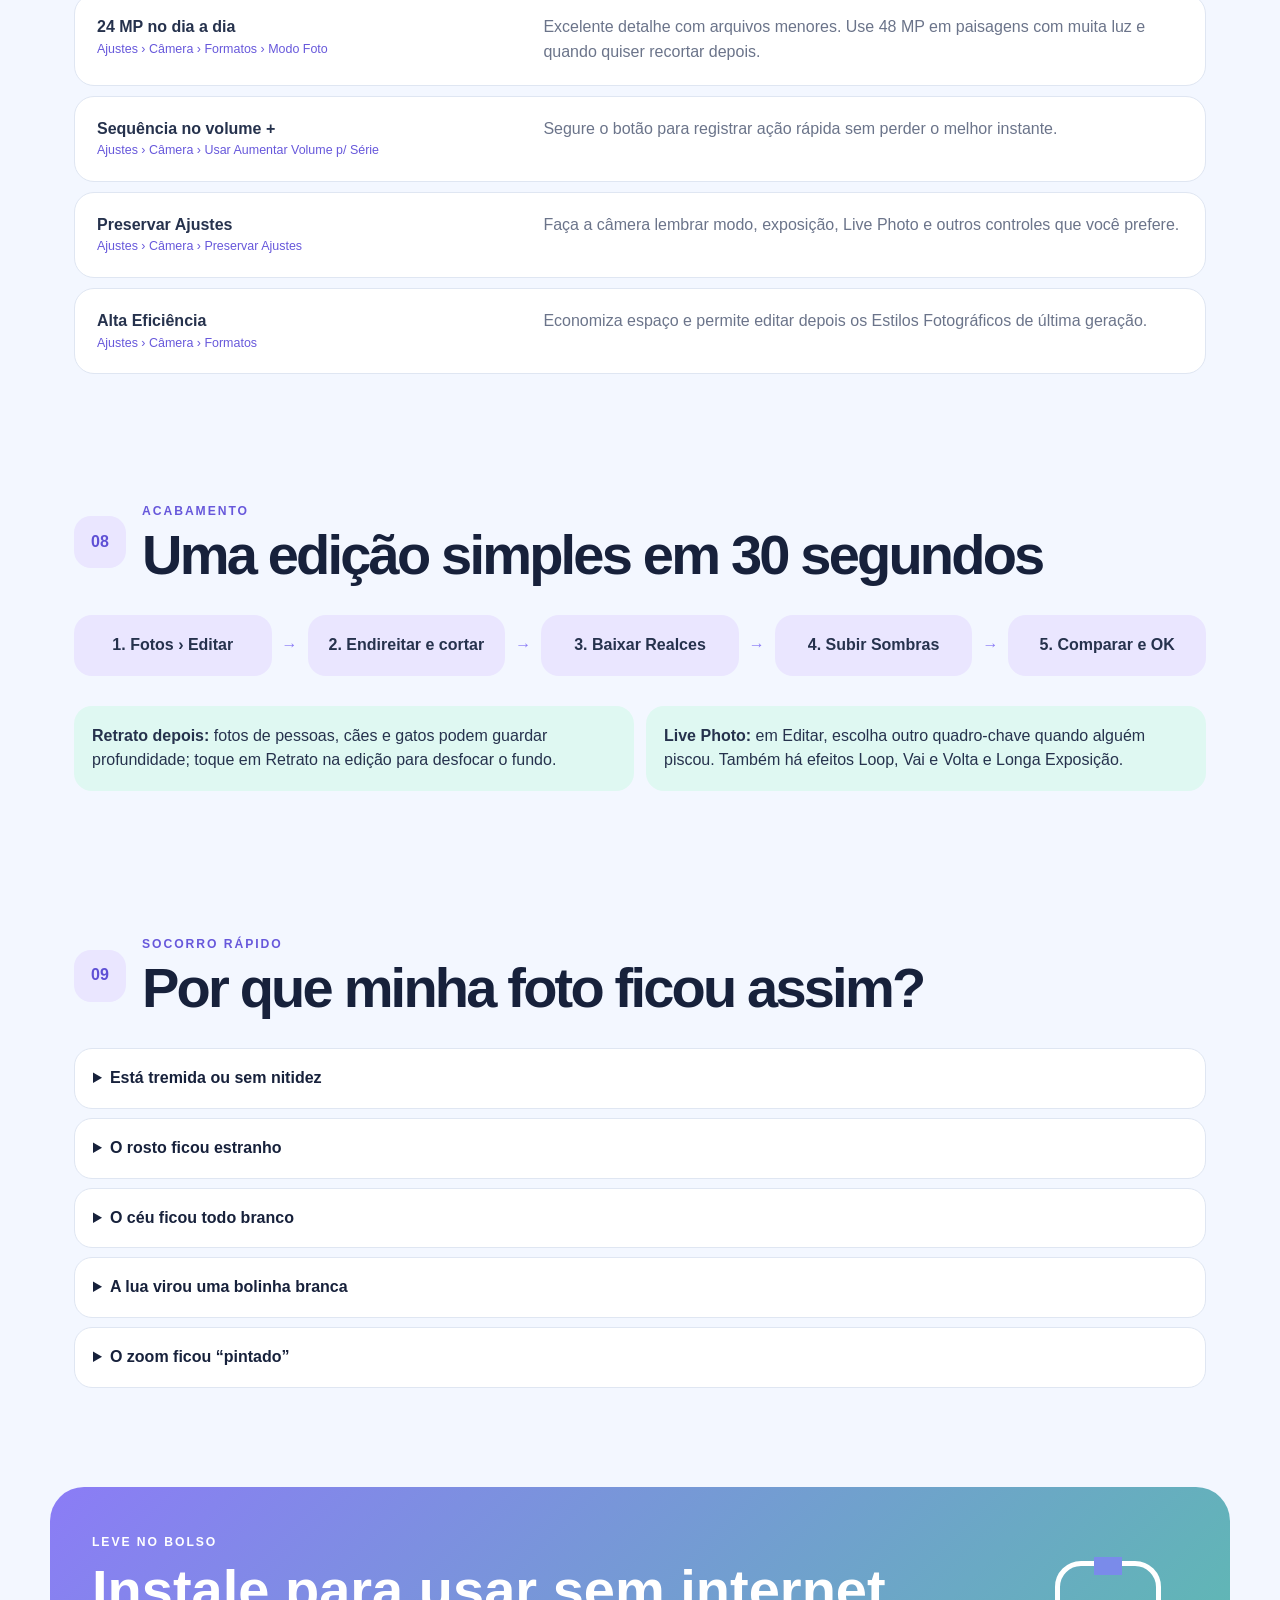
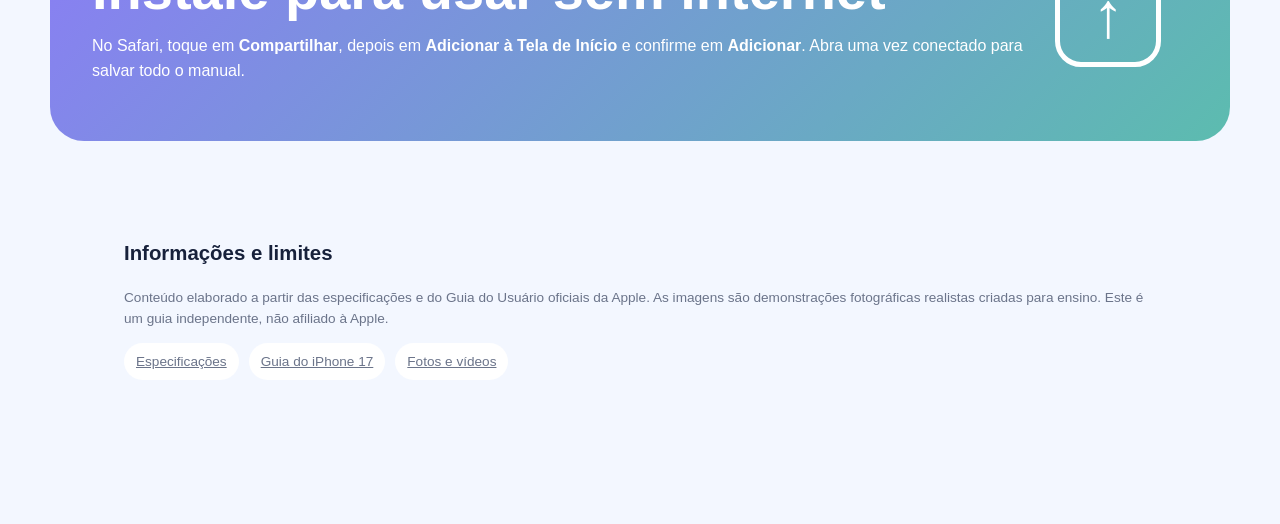
==== commit 3daf7bb3: "Padroniza iPhones em preto-chumbo" ====
--- a/index.html
+++ b/index.html
@@ -9,8 +9,8 @@
     <meta name="apple-mobile-web-app-title" content="Foto 17" />
     <meta name="description" content="Manual prático e offline para fotografar com o iPhone 17 normal." />
     <link rel="manifest" href="./manifest.webmanifest" />
-    <link rel="apple-touch-icon" href="./icons/apple-touch-icon.png" />
-    <link rel="icon" href="./icons/icon-192.png" />
+    <link rel="apple-touch-icon" href="./icons/apple-touch-icon-chumbo.png" />
+    <link rel="icon" href="./icons/icon-chumbo-192.png" />
     <link rel="stylesheet" href="./styles.css" />
     <title>Foto 17 — manual prático</title>
   </head>
@@ -32,7 +32,7 @@
           </div>
           <ul class="hero-chips" aria-label="Destaques"><li>0,5x • 1x • 2x</li><li>48 MP</li><li>Fotos e vídeos</li></ul>
         </div>
-        <figure class="hero-visual"><img src="./images/hero-iphone17.png" alt="iPhone 17 normal em um estúdio fotográfico" /><figcaption>Feito especialmente para o iPhone 17 com duas câmeras traseiras.</figcaption></figure>
+        <figure class="hero-visual"><img src="./images/hero-iphone17-chumbo.png" alt="iPhone 17 normal preto-chumbo em um estúdio fotográfico" /><figcaption>Feito especialmente para o iPhone 17 preto-chumbo com duas câmeras traseiras.</figcaption></figure>
       </section>
 
       <section class="section quick-start" id="primeiros">
@@ -92,7 +92,7 @@
       <section class="section video" id="video">
         <div class="section-title"><span class="step-number">06</span><div><span class="eyebrow">Movimento e som</span><h2>Vídeos que parecem profissionais</h2></div></div>
         <div class="video-layout">
-          <figure class="wide-photo"><img src="./images/video-dual.png" alt="Pessoa filmando uma cachoeira com captura dupla" loading="lazy" /><figcaption>Captura Dupla grava a cena e sua reação ao mesmo tempo.</figcaption></figure>
+          <figure class="wide-photo"><img src="./images/video-dual-chumbo.png" alt="Pessoa filmando uma cachoeira com um iPhone preto-chumbo e captura dupla" loading="lazy" /><figcaption>Captura Dupla grava a cena e sua reação ao mesmo tempo.</figcaption></figure>
           <div class="video-cards">
             <article><b>4K • 30 qps</b><p>Melhor padrão para viagens, família e redes sociais.</p></article>
             <article><b>Ação</b><p>Para caminhar ou correr filmando. Precisa de boa luz e chega a 2,8K/60.</p></article>
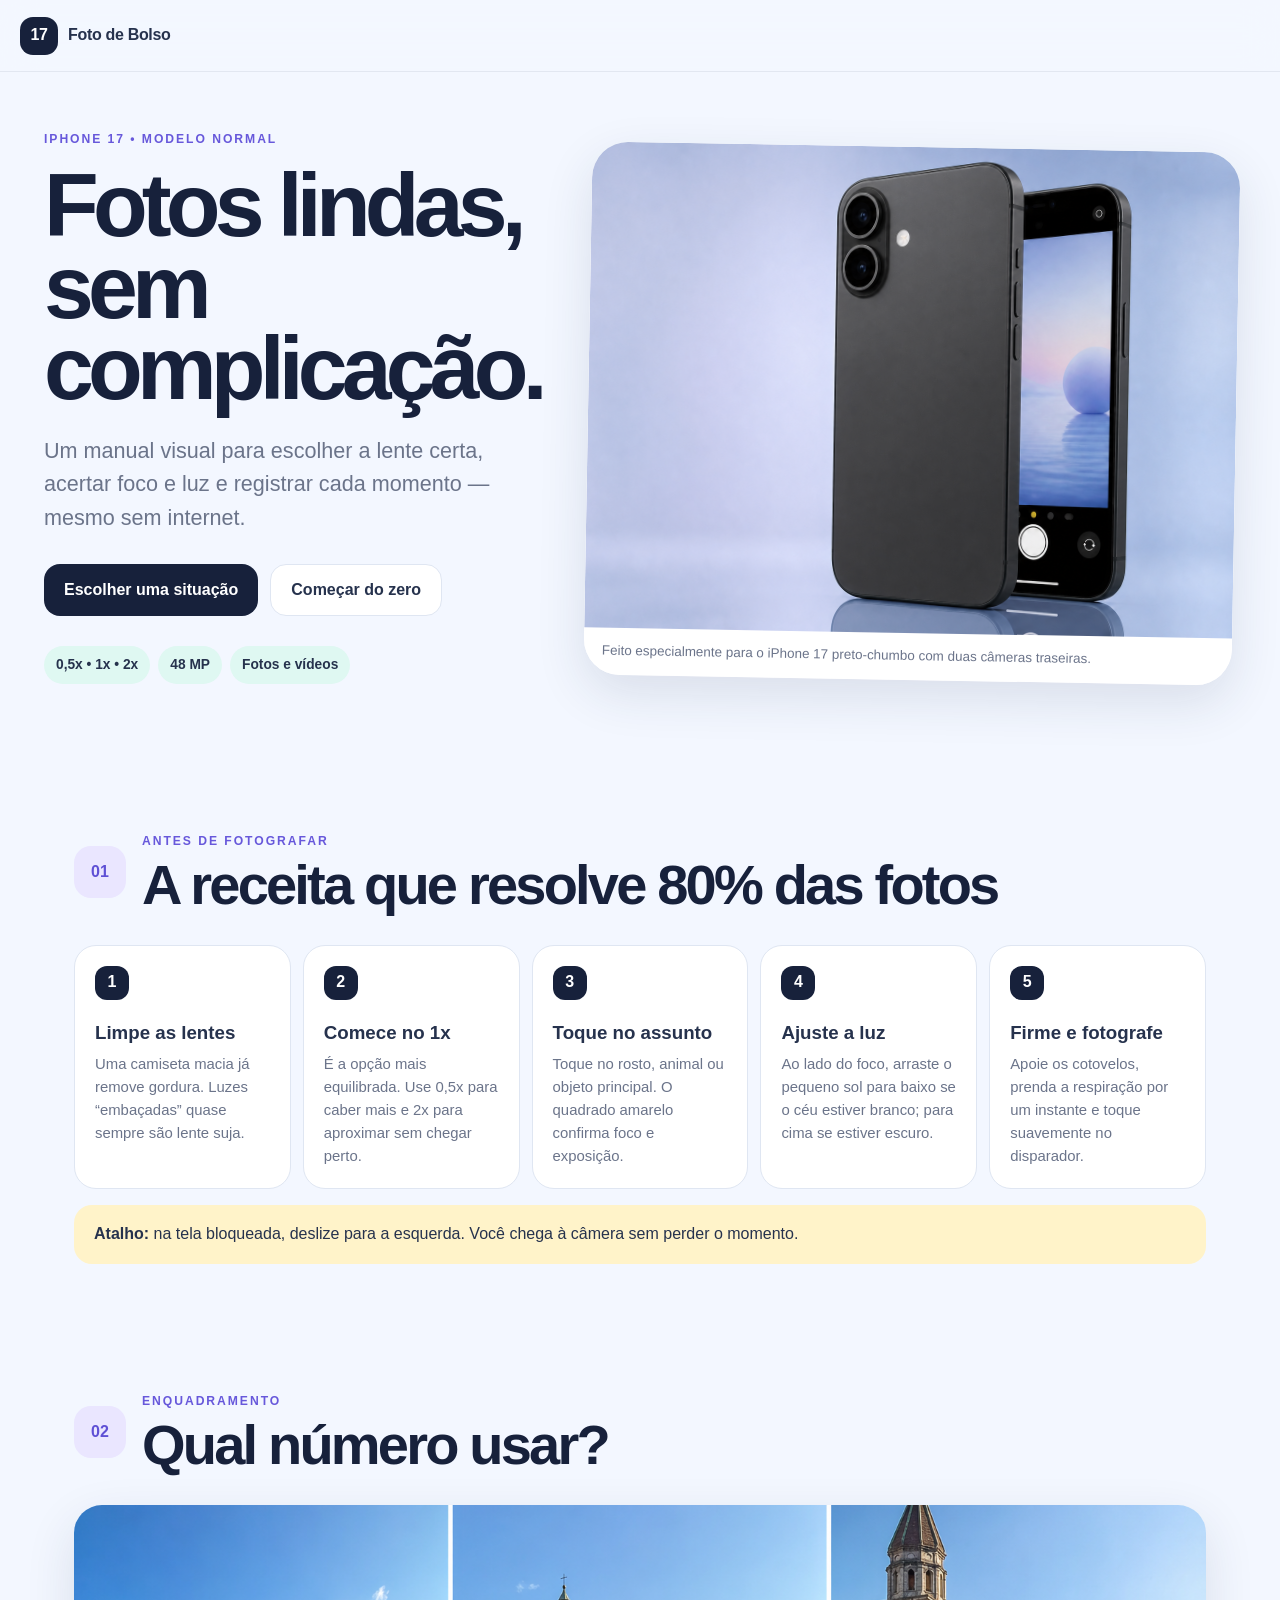
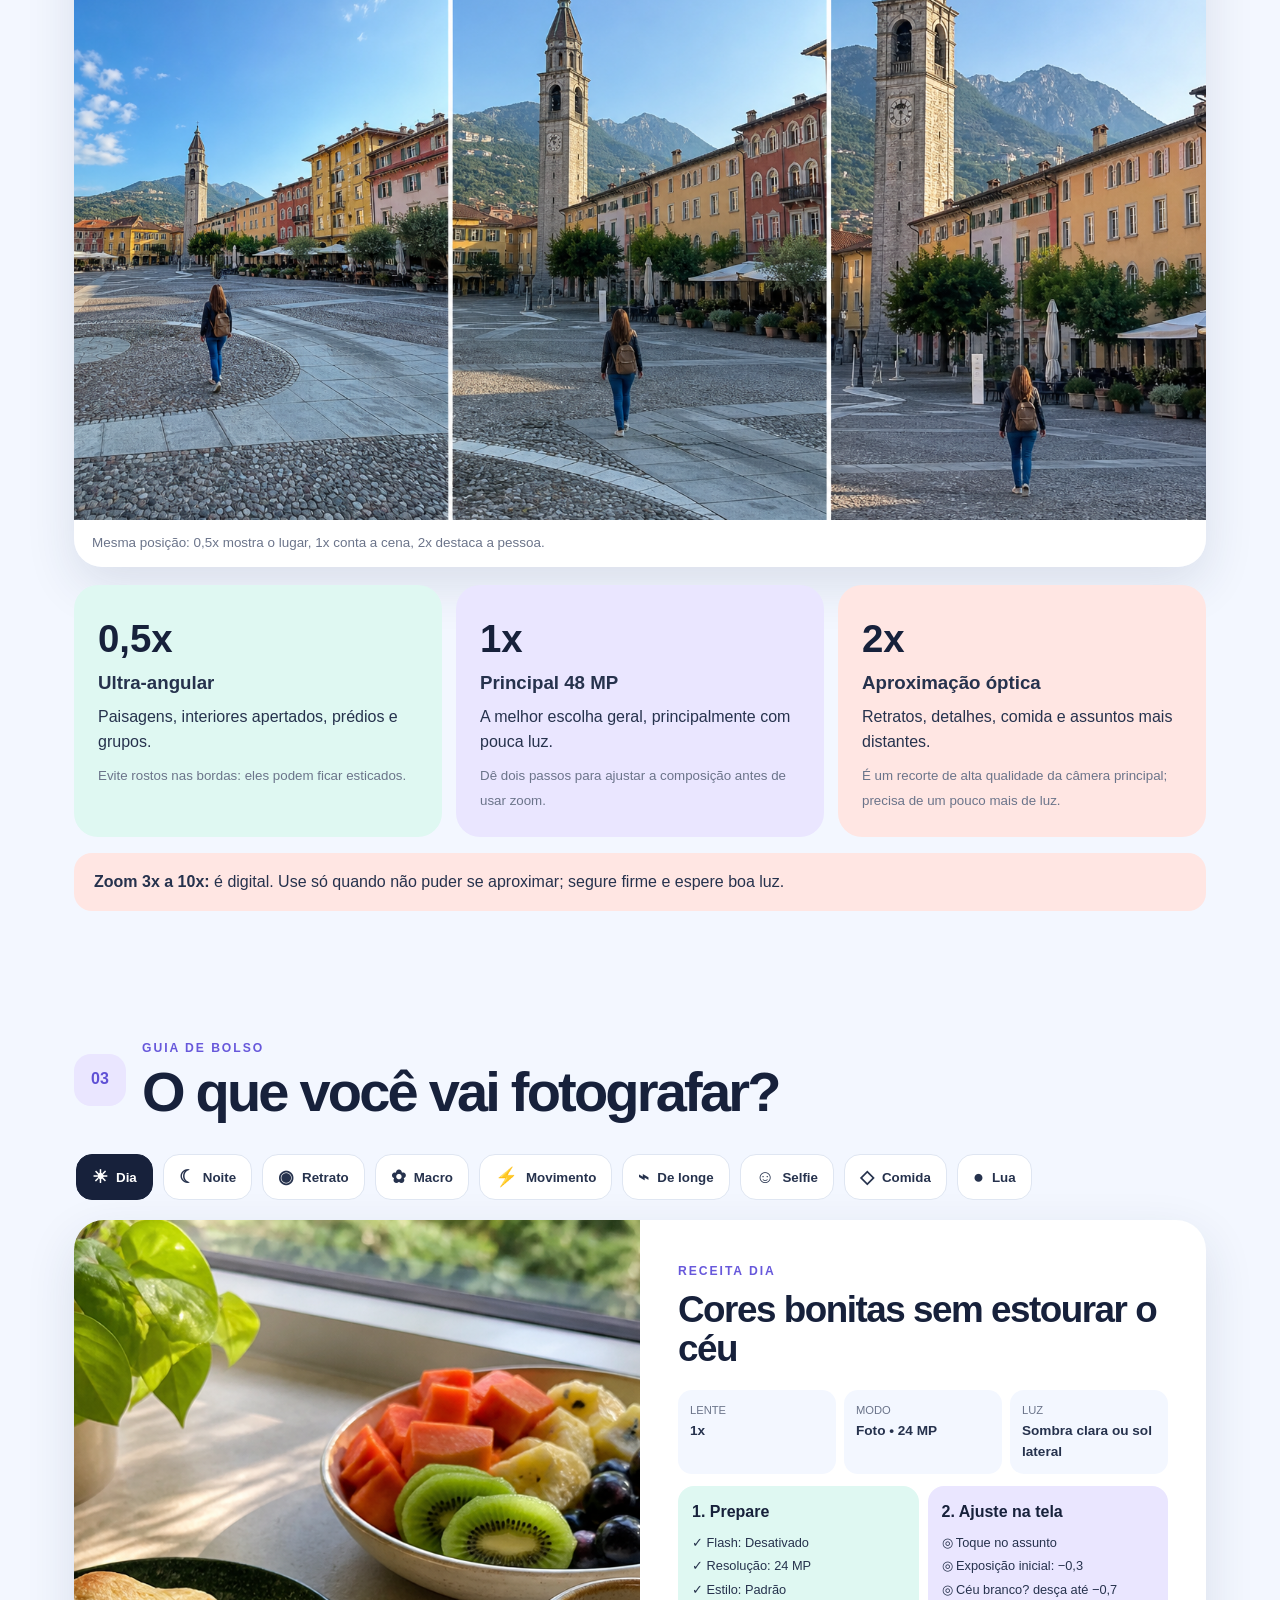
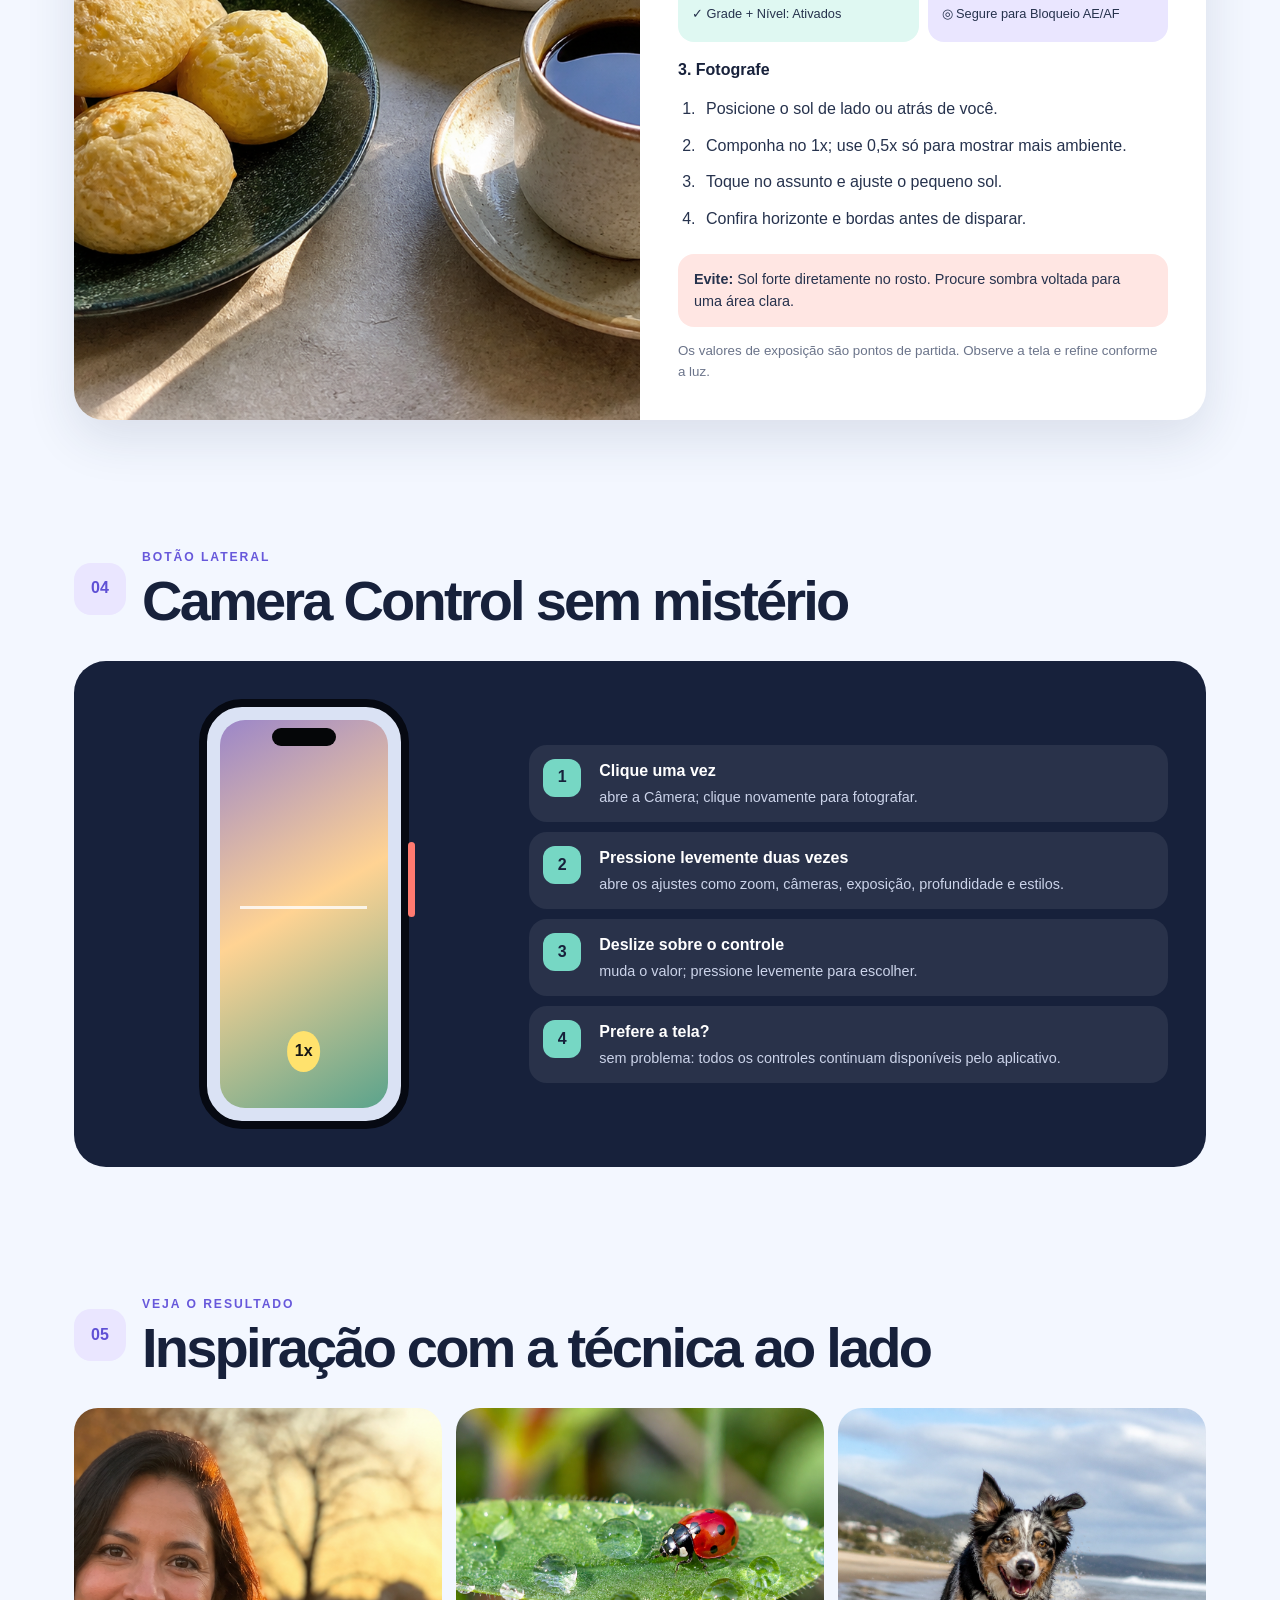
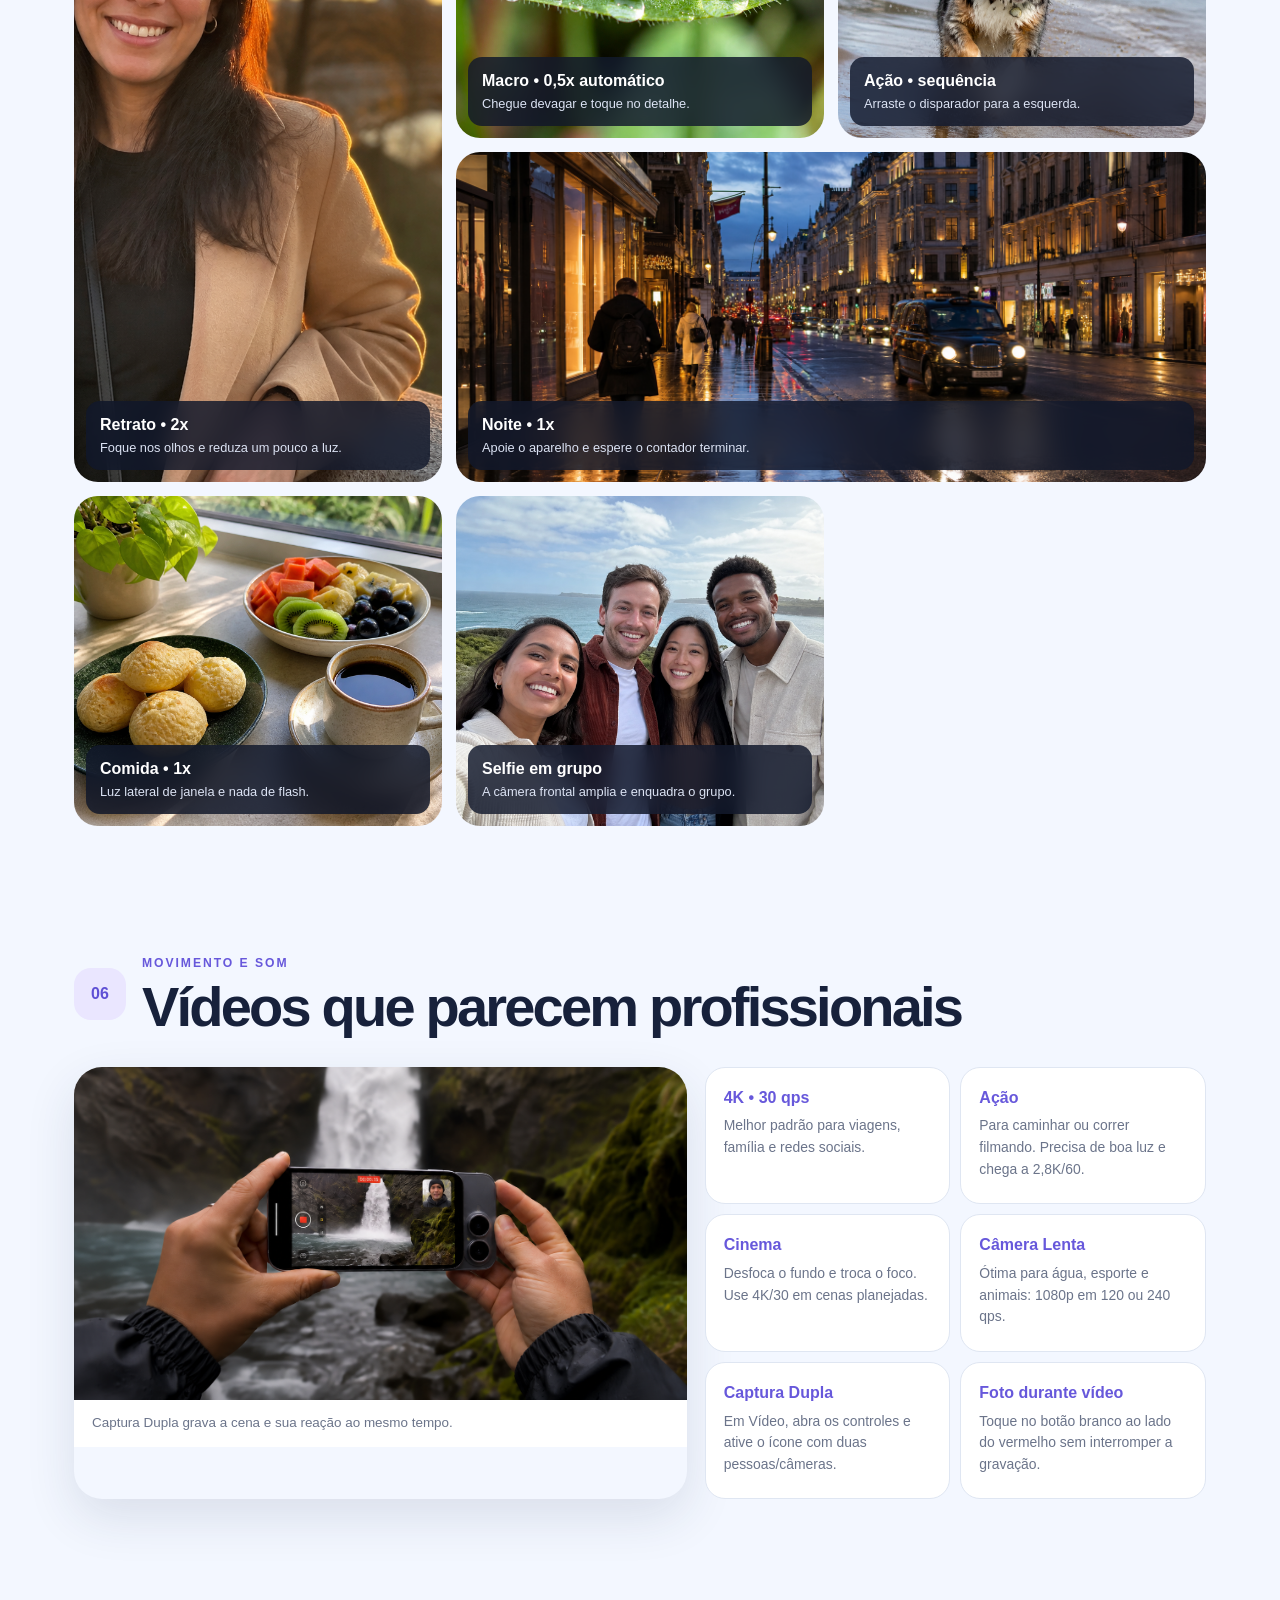
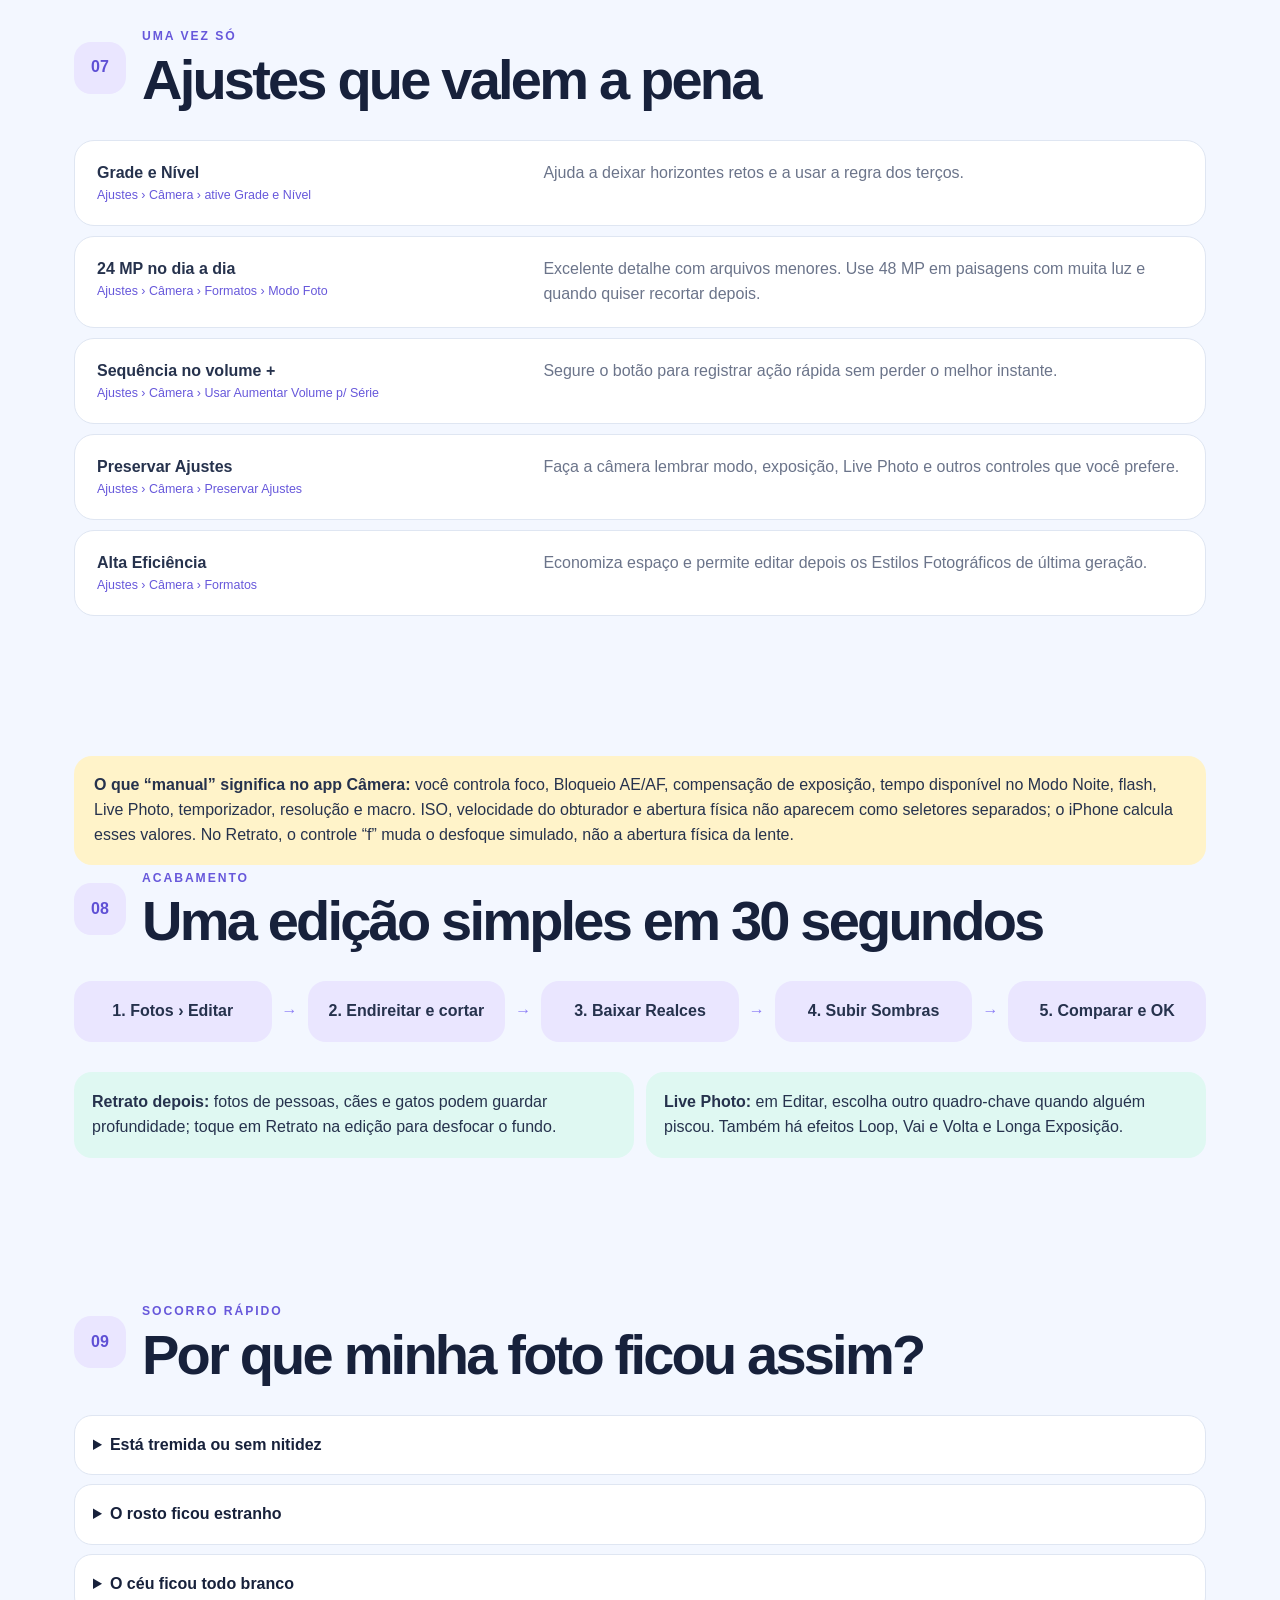
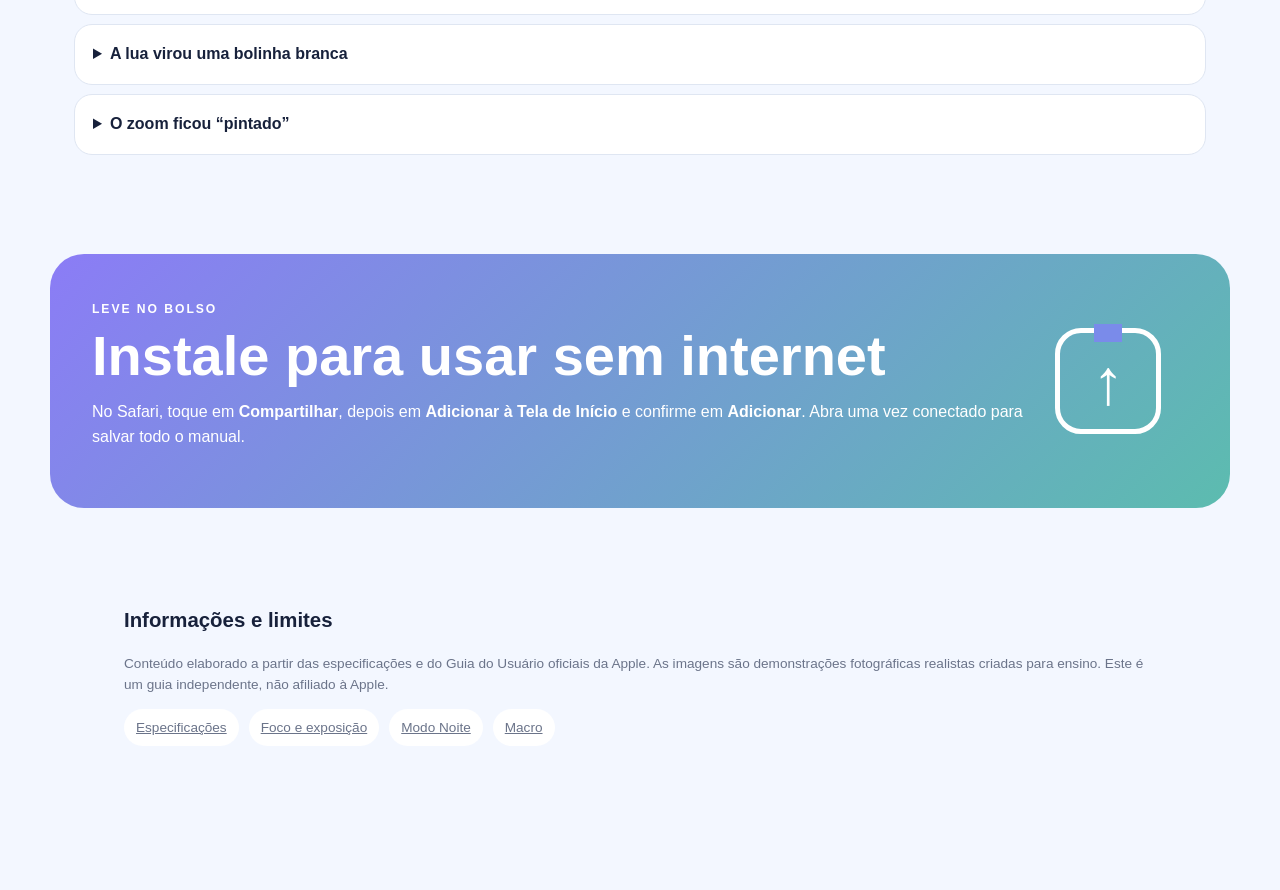
==== commit 40534feb: "Detalha ajustes manuais em todas as receitas" ====
--- a/index.html
+++ b/index.html
@@ -116,6 +116,7 @@
       </section>
 
       <section class="section edit" id="editar">
+        <aside class="gold-tip"><strong>O que “manual” significa no app Câmera:</strong> você controla foco, Bloqueio AE/AF, compensação de exposição, tempo disponível no Modo Noite, flash, Live Photo, temporizador, resolução e macro. ISO, velocidade do obturador e abertura física não aparecem como seletores separados; o iPhone calcula esses valores. No Retrato, o controle “f” muda o desfoque simulado, não a abertura física da lente.</aside>
         <div class="section-title"><span class="step-number">08</span><div><span class="eyebrow">Acabamento</span><h2>Uma edição simples em 30 segundos</h2></div></div>
         <div class="edit-flow"><span>1. Fotos › Editar</span><i>→</i><span>2. Endireitar e cortar</span><i>→</i><span>3. Baixar Realces</span><i>→</i><span>4. Subir Sombras</span><i>→</i><span>5. Comparar e OK</span></div>
         <div class="two-tips"><p><b>Retrato depois:</b> fotos de pessoas, cães e gatos podem guardar profundidade; toque em Retrato na edição para desfocar o fundo.</p><p><b>Live Photo:</b> em Editar, escolha outro quadro-chave quando alguém piscou. Também há efeitos Loop, Vai e Volta e Longa Exposição.</p></div>
@@ -135,7 +136,7 @@
         <div class="share-icon" aria-hidden="true">↑<span></span></div>
       </section>
 
-      <section class="sources" id="fontes"><h2>Informações e limites</h2><p>Conteúdo elaborado a partir das especificações e do Guia do Usuário oficiais da Apple. As imagens são demonstrações fotográficas realistas criadas para ensino. Este é um guia independente, não afiliado à Apple.</p><div class="source-links"><a href="https://www.apple.com/iphone-17/specs/" target="_blank" rel="noreferrer">Especificações</a><a href="https://support.apple.com/guide/iphone/iphone-17-iph15f87b8cf/ios" target="_blank" rel="noreferrer">Guia do iPhone 17</a><a href="https://support.apple.com/guide/iphone/take-great-photos-and-videos-iph9bbc8619e/ios" target="_blank" rel="noreferrer">Fotos e vídeos</a></div></section>
+      <section class="sources" id="fontes"><h2>Informações e limites</h2><p>Conteúdo elaborado a partir das especificações e do Guia do Usuário oficiais da Apple. As imagens são demonstrações fotográficas realistas criadas para ensino. Este é um guia independente, não afiliado à Apple.</p><div class="source-links"><a href="https://support.apple.com/pt-br/125089" target="_blank" rel="noreferrer">Especificações</a><a href="https://support.apple.com/pt-br/guide/iphone/-iph3dc593597/ios" target="_blank" rel="noreferrer">Foco e exposição</a><a href="https://support.apple.com/pt-br/guide/iphone/iph1a3c5b4c3/ios" target="_blank" rel="noreferrer">Modo Noite</a><a href="https://support.apple.com/pt-br/guide/iphone/iphfaacf2eb0/ios" target="_blank" rel="noreferrer">Macro</a></div></section>
     </main>
 
     <nav class="dock" aria-label="Navegação principal"><a href="#inicio"><span>⌂</span>Início</a><a href="#lentes"><span>◎</span>Lentes</a><a href="#receitas"><span>✦</span>Receitas</a><a href="#socorro"><span>?</span>Socorro</a></nav>
--- a/styles.css
+++ b/styles.css
@@ -3,3 +3,4 @@
 @media(max-width:850px){body{padding-bottom:78px}.topbar{height:60px}.hero{grid-template-columns:1fr;padding-top:34px;gap:24px;min-height:auto}.hero-copy h1{font-size:3.7rem}.hero-visual{transform:none}.section{margin:30px auto;padding:26px 18px}.steps-grid{grid-template-columns:1fr 1fr}.step-card:last-child{grid-column:span 2}.lens-grid,.recipe-panel,.control-layout,.video-layout{grid-template-columns:1fr}.recipe-image img{min-height:280px;max-height:390px}.recipe-content{padding:24px}.recipe-meta{grid-template-columns:1fr}.control-layout{padding:28px 18px}.phone-control{transform:scale(.8);margin:-44px auto}.photo-grid{grid-template-columns:1fr 1fr;grid-auto-rows:290px}.photo-card.large{grid-row:auto;grid-column:span 2}.photo-card.wide{grid-column:span 2}.settings-list article{grid-template-columns:1fr;gap:8px}.install{grid-template-columns:1fr;padding:30px}.share-icon{margin-top:20px}.dock{position:fixed;z-index:30;bottom:0;left:0;right:0;display:grid;grid-template-columns:repeat(4,1fr);padding:8px max(8px,env(safe-area-inset-right)) calc(8px + env(safe-area-inset-bottom)) max(8px,env(safe-area-inset-left));background:rgba(23,33,59,.95);backdrop-filter:blur(16px)}.dock a{display:grid;justify-items:center;color:#bfc7dc;text-decoration:none;font-size:.68rem;font-weight:750}.dock a span{font-size:1.2rem}.dock a:active,.dock a.active{color:white}.two-tips{grid-template-columns:1fr}}
 @media(max-width:520px){.hero-copy h1{font-size:3.15rem}.hero-actions .button{width:100%;justify-content:center}.steps-grid{grid-template-columns:1fr}.step-card:last-child{grid-column:auto}.section-title{align-items:flex-start}.step-number{flex-basis:44px;height:44px}.lens-grid{grid-template-columns:1fr}.recipe-content h3{font-size:1.85rem}.photo-grid{display:block}.photo-card{height:330px;margin-bottom:12px}.video-cards{grid-template-columns:1fr}.edit-flow i{display:none}.edit-flow{display:grid}.edit-flow span{min-width:0}.sources{margin-bottom:100px}}
 @media(prefers-reduced-motion:reduce){html{scroll-behavior:auto}}
+.manual-settings{display:grid;grid-template-columns:1fr 1fr;gap:9px;margin-top:12px}.manual-settings section{padding:14px;border-radius:16px;background:var(--mint-soft)}.manual-settings section+section{background:var(--lav-soft)}.manual-settings h4,.shoot-title{margin:0 0 8px;color:var(--navy)}.manual-settings span{display:block;font-size:.8rem;margin:4px 0}.shoot-title{margin-top:16px}.recipe-content ol{margin-top:5px}.value-note{display:block;color:var(--muted);margin-top:8px}@media(max-width:520px){.manual-settings{grid-template-columns:1fr}}
